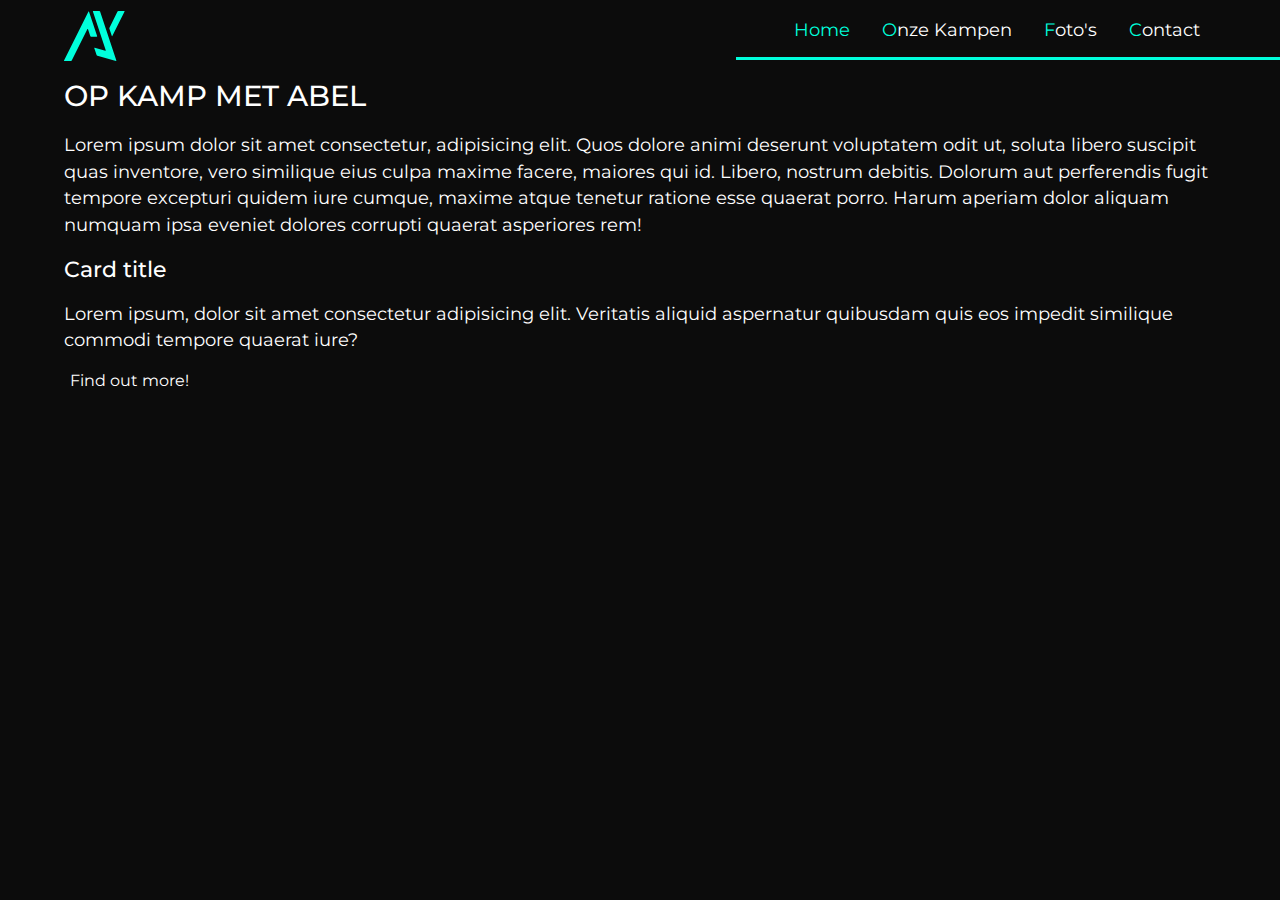
==== index.html @ 1b2af3c1 "initial" ====
<!DOCTYPE html>
<html lang="en">
  <head>
    <meta charset="UTF-8" />
    <meta name="viewport" content="width=device-width, initial-scale=1.0" />
    <title>Home - Abel</title>
    <link rel="stylesheet" href="/assets/css/main.css" />
    <link rel="stylesheet" href="/assets/css/5-pages/home.css" />
    <script src="/assets/js/main.js" defer></script>
  </head>
  <body>
    <header>
      <div class="wrapper">
        <div class="logo">
          <svg xmlns="http://www.w3.org/2000/svg" viewBox="0 0 50.606 41.772">
            <g id="g896" transform="translate(-44.542 -80.408)">
              <g id="g866" transform="translate(44.542 80.408)">
                <path id="path4" d="M19.176,92.289l13.118-26.25a.219.219,0,0,1,.4.029l1.951,5.855a.734.734,0,0,0,.7.5H40a.381.381,0,0,0,.362-.5l-6.806-20.43a.219.219,0,0,0-.4-.029L12.749,92.29a.327.327,0,0,0,.293.473H18.41a.856.856,0,0,0,.765-.473Z" transform="translate(-12.715 -50.991)" />
                <path id="path849" d="M332.72,48.957,322.482,69.444a.219.219,0,0,1-.4-.029l-2.022-6.069a1.278,1.278,0,0,1,.069-.975l6.7-13.414a.856.856,0,0,1,.765-.473h4.833a.327.327,0,0,1,.292.473Z" transform="translate(-282.149 -48.483)" />
                <path id="path6" d="M227.715,90.141l-15.474-4.218a.988.988,0,0,1-.677-.641l-1.915-5.748a.284.284,0,0,1,.343-.364l8.868,2.4a.284.284,0,0,0,.343-.364L208.47,48.986a.381.381,0,0,1,.362-.5h4.94a.734.734,0,0,1,.7.5l13.59,40.792a.283.283,0,0,1-.343.363Z" transform="translate(-184.345 -48.484)" />
              </g>
            </g>
          </svg>
        </div>
        <nav>
          <ul>
            <li><a href="/index.html" class="active">Home</a></li>
            <li><a href="/onzekampen.html">Onze Kampen</a></li>
            <li><a href="/fotos.html">Foto's</a></li>
            <li><a href="/contact.html">Contact</a></li>
          </ul>
        </nav>
      </div>
      <div class="hamburger mobile-visible">
        <svg id="Layer_1" style="enable-background: new 0 0 32 32" version="1.1" viewBox="0 0 32 32" xml:space="preserve" xmlns="http://www.w3.org/2000/svg" xmlns:xlink="http://www.w3.org/1999/xlink"><path d="M4,10h24c1.104,0,2-0.896,2-2s-0.896-2-2-2H4C2.896,6,2,6.896,2,8S2.896,10,4,10z M28,14H4c-1.104,0-2,0.896-2,2  s0.896,2,2,2h24c1.104,0,2-0.896,2-2S29.104,14,28,14z M28,22H4c-1.104,0-2,0.896-2,2s0.896,2,2,2h24c1.104,0,2-0.896,2-2  S29.104,22,28,22z" /></svg>
      </div>
    </header>
    <main>
      <div class="wrapper">
        <div class="welcome">
          <h1>Op kamp met Abel</h1>
          <p>Lorem ipsum dolor sit amet consectetur, adipisicing elit. Quos dolore animi deserunt voluptatem odit ut, soluta libero suscipit quas inventore, vero similique eius culpa maxime facere, maiores qui id. Libero, nostrum debitis. Dolorum aut perferendis fugit tempore excepturi quidem iure cumque, maxime atque tenetur ratione esse quaerat porro. Harum aperiam dolor aliquam numquam ipsa eveniet dolores corrupti quaerat asperiores rem!</p>
        </div>
        <div class="cards">
          <div class="card">
            <div class="img"></div>
            <div class="text">
              <h2>Card title</h2>
              <p>Lorem ipsum, dolor sit amet consectetur adipisicing elit. Veritatis aliquid aspernatur quibusdam quis eos impedit similique commodi tempore quaerat iure?</p>
            </div>
            <div class="cta">
              <button>Find out more!</button>
            </div>
          </div>
        </div>
      </div>
    </main>
  </body>
</html>
---- assets/css/main.css ----
/*! normalize.css v8.0.1 | MIT License | github.com/necolas/normalize.css */
/* Document
   ========================================================================== */
/**
 * 1. Correct the line height in all browsers.
 * 2. Prevent adjustments of font size after orientation changes in iOS.
 */
@import url("https://fonts.googleapis.com/css2?family=Montserrat:ital,wght@0,100;0,200;0,300;0,400;0,500;0,600;0,700;0,800;0,900;1,100;1,200;1,300;1,400;1,500;1,600;1,700;1,800;1,900&display=swap");
@import url("https://fonts.googleapis.com/css2?family=Biryani:wght@200;300;400;600;700;800;900&display=swap");
@import url("https://fonts.googleapis.com/css2?family=Mitr:wght@200;300;400;500;600;700&display=swap");
html {
  line-height: 1.15;
  /* 1 */
  -webkit-text-size-adjust: 100%;
  /* 2 */
}

/* Sections
     ========================================================================== */
/**
   * Remove the margin in all browsers.
   */
body {
  margin: 0;
}

/**
   * Render the `main` element consistently in IE.
   */
main {
  display: block;
}

/**
   * Correct the font size and margin on `h1` elements within `section` and
   * `article` contexts in Chrome, Firefox, and Safari.
   */
h1 {
  font-size: 2em;
  margin: 0.67em 0;
}

/* Grouping content
     ========================================================================== */
/**
   * 1. Add the correct box sizing in Firefox.
   * 2. Show the overflow in Edge and IE.
   */
hr {
  box-sizing: content-box;
  /* 1 */
  height: 0;
  /* 1 */
  overflow: visible;
  /* 2 */
}

/**
   * 1. Correct the inheritance and scaling of font size in all browsers.
   * 2. Correct the odd `em` font sizing in all browsers.
   */
pre {
  font-family: monospace, monospace;
  /* 1 */
  font-size: 1em;
  /* 2 */
}

/* Text-level semantics
     ========================================================================== */
/**
   * Remove the gray background on active links in IE 10.
   */
a {
  background-color: transparent;
}

/**
   * 1. Remove the bottom border in Chrome 57-
   * 2. Add the correct text decoration in Chrome, Edge, IE, Opera, and Safari.
   */
abbr[title] {
  border-bottom: none;
  /* 1 */
  text-decoration: underline;
  /* 2 */
  text-decoration: underline dotted;
  /* 2 */
}

/**
   * Add the correct font weight in Chrome, Edge, and Safari.
   */
b,
strong {
  font-weight: bolder;
}

/**
   * 1. Correct the inheritance and scaling of font size in all browsers.
   * 2. Correct the odd `em` font sizing in all browsers.
   */
code,
kbd,
samp {
  font-family: monospace, monospace;
  /* 1 */
  font-size: 1em;
  /* 2 */
}

/**
   * Add the correct font size in all browsers.
   */
small {
  font-size: 80%;
}

/**
   * Prevent `sub` and `sup` elements from affecting the line height in
   * all browsers.
   */
sub,
sup {
  font-size: 75%;
  line-height: 0;
  position: relative;
  vertical-align: baseline;
}

sub {
  bottom: -0.25em;
}

sup {
  top: -0.5em;
}

/* Embedded content
     ========================================================================== */
/**
   * Remove the border on images inside links in IE 10.
   */
img {
  border-style: none;
}

/* Forms
     ========================================================================== */
/**
   * 1. Change the font styles in all browsers.
   * 2. Remove the margin in Firefox and Safari.
   */
button,
input,
optgroup,
select,
textarea {
  font-family: inherit;
  /* 1 */
  font-size: 100%;
  /* 1 */
  line-height: 1.15;
  /* 1 */
  margin: 0;
  /* 2 */
}

/**
   * Show the overflow in IE.
   * 1. Show the overflow in Edge.
   */
button,
input {
  /* 1 */
  overflow: visible;
}

/**
   * Remove the inheritance of text transform in Edge, Firefox, and IE.
   * 1. Remove the inheritance of text transform in Firefox.
   */
button,
select {
  /* 1 */
  text-transform: none;
}

/**
   * Correct the inability to style clickable types in iOS and Safari.
   */
button,
[type=button],
[type=reset],
[type=submit] {
  -webkit-appearance: button;
}

/**
   * Remove the inner border and padding in Firefox.
   */
button::-moz-focus-inner,
[type=button]::-moz-focus-inner,
[type=reset]::-moz-focus-inner,
[type=submit]::-moz-focus-inner {
  border-style: none;
  padding: 0;
}

/**
   * Restore the focus styles unset by the previous rule.
   */
button:-moz-focusring,
[type=button]:-moz-focusring,
[type=reset]:-moz-focusring,
[type=submit]:-moz-focusring {
  outline: 1px dotted ButtonText;
}

/**
   * Correct the padding in Firefox.
   */
fieldset {
  padding: 0.35em 0.75em 0.625em;
}

/**
   * 1. Correct the text wrapping in Edge and IE.
   * 2. Correct the color inheritance from `fieldset` elements in IE.
   * 3. Remove the padding so developers are not caught out when they zero out
   *    `fieldset` elements in all browsers.
   */
legend {
  box-sizing: border-box;
  /* 1 */
  color: inherit;
  /* 2 */
  display: table;
  /* 1 */
  max-width: 100%;
  /* 1 */
  padding: 0;
  /* 3 */
  white-space: normal;
  /* 1 */
}

/**
   * Add the correct vertical alignment in Chrome, Firefox, and Opera.
   */
progress {
  vertical-align: baseline;
}

/**
   * Remove the default vertical scrollbar in IE 10+.
   */
textarea {
  overflow: auto;
}

/**
   * 1. Add the correct box sizing in IE 10.
   * 2. Remove the padding in IE 10.
   */
[type=checkbox],
[type=radio] {
  box-sizing: border-box;
  /* 1 */
  padding: 0;
  /* 2 */
}

/**
   * Correct the cursor style of increment and decrement buttons in Chrome.
   */
[type=number]::-webkit-inner-spin-button,
[type=number]::-webkit-outer-spin-button {
  height: auto;
}

/**
   * 1. Correct the odd appearance in Chrome and Safari.
   * 2. Correct the outline style in Safari.
   */
[type=search] {
  -webkit-appearance: textfield;
  /* 1 */
  outline-offset: -2px;
  /* 2 */
}

/**
   * Remove the inner padding in Chrome and Safari on macOS.
   */
[type=search]::-webkit-search-decoration {
  -webkit-appearance: none;
}

/**
   * 1. Correct the inability to style clickable types in iOS and Safari.
   * 2. Change font properties to `inherit` in Safari.
   */
::-webkit-file-upload-button {
  -webkit-appearance: button;
  /* 1 */
  font: inherit;
  /* 2 */
}

/* Interactive
     ========================================================================== */
/*
   * Add the correct display in Edge, IE 10+, and Firefox.
   */
details {
  display: block;
}

/*
   * Add the correct display in all browsers.
   */
summary {
  display: list-item;
}

/* Misc
     ========================================================================== */
/**
   * Add the correct display in IE 10+.
   */
template {
  display: none;
}

/**
   * Add the correct display in IE 10.
   */
[hidden] {
  display: none;
}

/*
 *  button-default
 */
button {
  display: inline-block;
  background: transparent;
  border: none;
  cursor: pointer;
  transition: all 0.3s ease-in;
}
button:focus {
  box-shadow: 0 0 0 0.2rem black;
  border: 0;
  outline: 0;
}
button:-moz-focus-inner {
  box-shadow: 0 0 0 0.2rem black;
  border: 0;
  outline: 0;
}

/*
 * first-letter caps
 */
::first-letter {
  text-transform: uppercase;
}

/*
 *  list reset
 */
/*
 *  flexbox
 */
/*
 *  position
 */
/*
  * Mobile first mq
  *
  * s: mobile
  * m: tablet
  * l: phablet
  * xl: desktop
  * xxl: desktop hd
  */
.mobile-visible {
  display: block;
}
@media (min-width: 1000px) {
  .mobile-visible {
    display: none;
  }
}

.desktop-visible {
  display: none;
}
@media (min-width: 1000px) {
  .desktop-visible {
    display: block;
  }
}

.wrapper {
  width: 90%;
  margin: 0 auto;
}
@media (min-width: 2500px) {
  .wrapper {
    width: 1780px;
  }
}

:root {
  --clr-neutral-100: #fff;
  --clr-neutral-200: #f6f6f6;
  --clr-neutral-300: #e5e5e5;
  --clr-neutral-500: #2b2b2b;
  --clr-neutral-600: #0f0f0f;
  --clr-neutral-700: #0c0c0c;
  --clr-neutral-800: #050505;
  --clr-neutral-900: #000;
  --clr-highlight-500: #00ffdc;
  --clr-highlight-700: #03b89f;
  --clr-feedback-success-100: #00de3b;
  --clr-feedback-success-500: #00780e;
  --clr-feedback-success-900: #004f15;
  --clr-feedback-error-100: #de0000;
  --clr-feedback-error-500: #780000;
  --clr-feedback-error-900: #4f0000;
}

*,
*::before,
*::after {
  box-sizing: border-box;
}

* {
  font-size: 1rem;
  font-family: "Montserrat", sans-serif;
  color: var(--clr-neutral-100);
}

html {
  scrollbar-color: #666 #201c29;
}

html,
body {
  scroll-behavior: smooth;
  min-height: 100vh;
  scroll-behavior: smooth;
  background-color: var(--clr-neutral-700);
}

main {
  position: relative;
}

h1 {
  font-weight: 500;
  font-size: 1.8rem;
  text-transform: uppercase;
  margin-bottom: 1.25rem;
}

h2,
h3,
h4,
h5,
h6 {
  font-size: 1.4rem;
}

h2 {
  font-weight: 500;
}

h5,
h6 {
  margin: 0;
}

h5 {
  margin-bottom: 0.3rem;
}

h6 {
  margin-top: 0.5rem;
}

p,
li {
  font-size: 1rem;
  line-height: 1.5;
  font-family: "Montserrat", sans-serif;
}

@media (min-width: 400px) {
  p {
    font-size: 1.1rem;
  }
}

header {
  background-color: var(--clr-neutral-700);
  position: relative;
}
@media (min-width: 1000px) {
  header::after {
    content: "";
    position: absolute;
    right: 0;
    bottom: 0;
    width: 34rem;
    height: 0.2rem;
    background-color: var(--clr-highlight-500);
  }
}
header .hamburger {
  position: absolute;
  top: 1rem;
  right: 10%;
}
header .hamburger svg {
  height: 2rem;
  fill: var(--clr-neutral-100);
}
header > div {
  display: flex;
  justify-content: center;
  align-items: center;
  flex-direction: column;
}
@media (min-width: 1000px) {
  header > div {
    flex-direction: row;
    height: 3.75rem;
  }
}
header > div .logo {
  fill: var(--clr-highlight-500);
  width: 4rem;
  padding-top: 1rem;
}
header > div nav {
  width: 100%;
  display: none;
}
@media (min-width: 1000px) {
  header > div nav {
    display: block;
  }
}
header > div nav.nav_open {
  display: block;
}
header > div nav ul {
  padding: 0;
}
@media (min-width: 1000px) {
  header > div nav ul {
    display: flex;
    justify-content: flex-end;
    align-items: center;
    flex-direction: row;
  }
}
header > div nav ul li {
  list-style: none;
}
header > div nav ul li a {
  display: block;
  font-size: 1.1rem;
  padding: 1.93rem 0;
  text-align: center;
  text-decoration: none;
  color: var(--clr-neutral-100);
  transition: 500ms all ease-in-out;
}
header > div nav ul li a::first-letter {
  color: var(--clr-highlight-500);
}
header > div nav ul li a:hover, header > div nav ul li a:focus-visible, header > div nav ul li a.active {
  color: var(--clr-highlight-500);
}
header > div nav ul li a:hover, header > div nav ul li a:focus-visible {
  outline: var(--clr-highlight-500) solid 0.0625rem;
}
@media (min-width: 1000px) {
  header > div nav ul li a {
    padding: 0 1rem;
  }
}

/*# sourceMappingURL=main.css.map */
---- assets/css/5-pages/home.css ----
/*# sourceMappingURL=home.css.map */
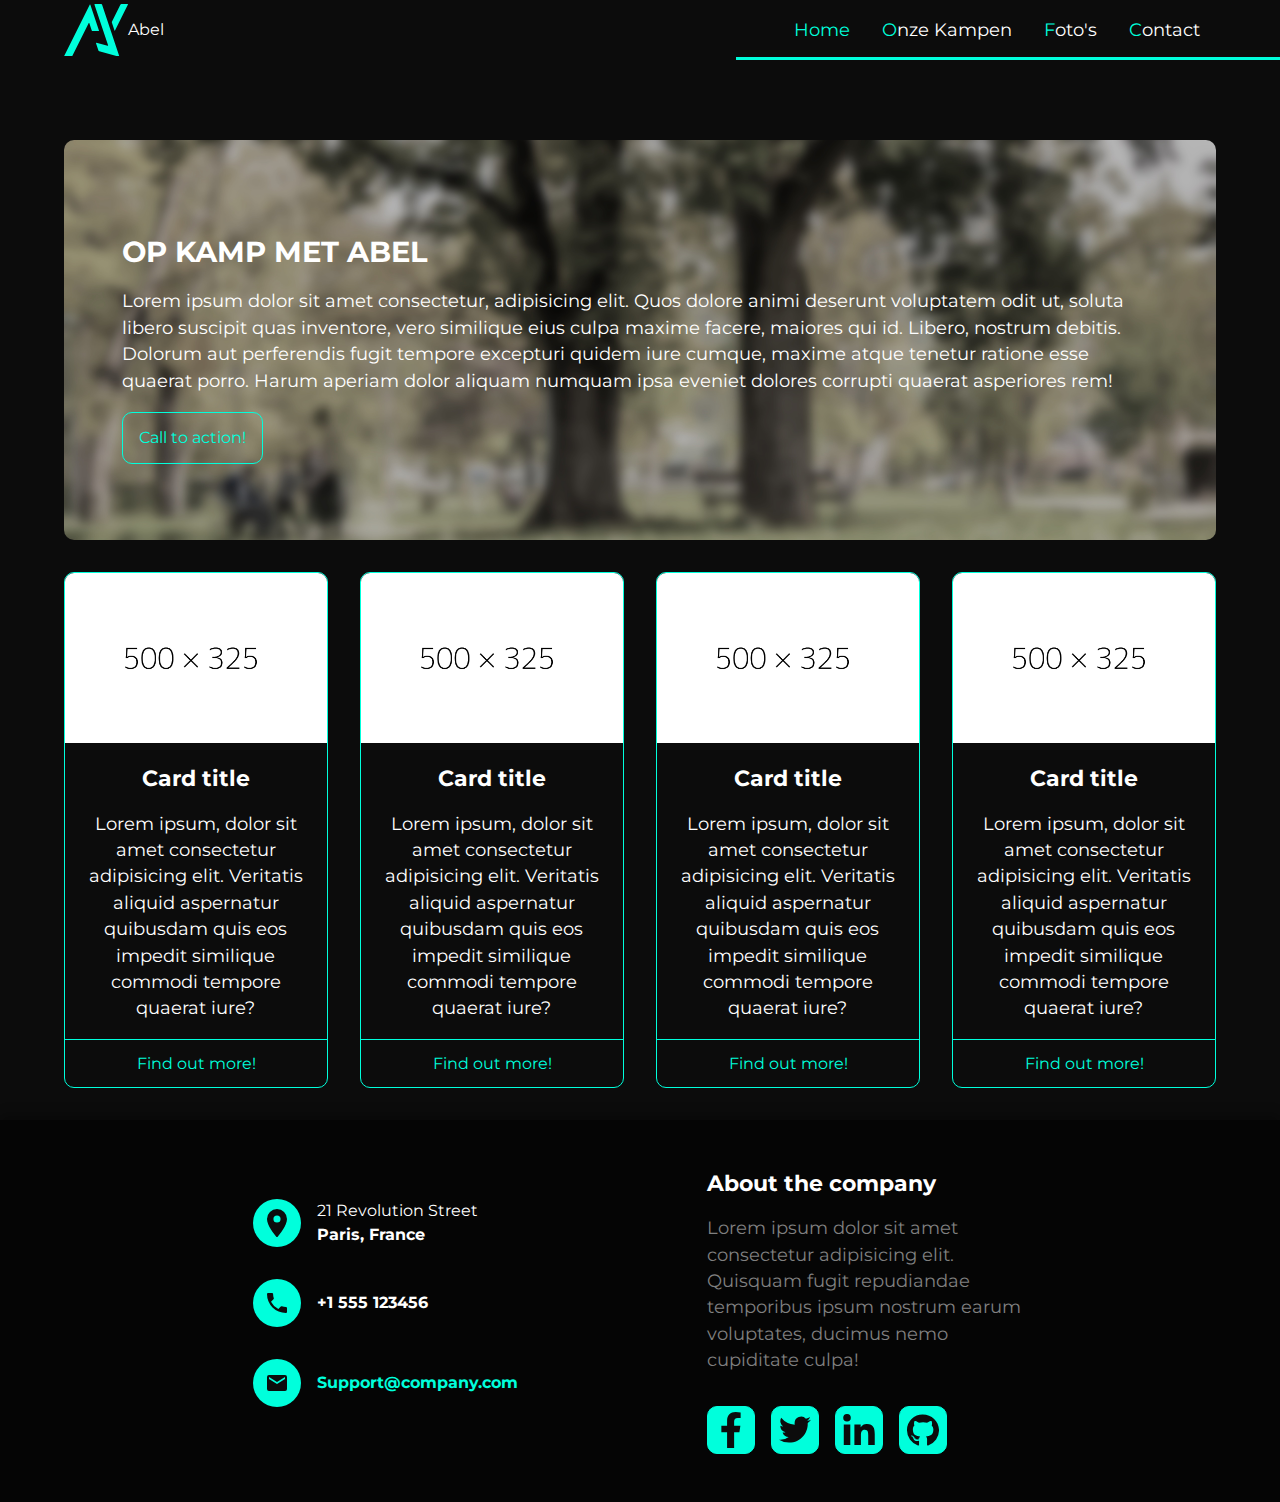
==== commit c3080fe5: "added footer, changed header, worked on home" ====
--- a/index.html
+++ b/index.html
@@ -21,6 +21,7 @@
               </g>
             </g>
           </svg>
+          <span>Abel</span>
         </div>
         <nav>
           <ul>
@@ -38,22 +39,146 @@
     <main>
       <div class="wrapper">
         <div class="welcome">
-          <h1>Op kamp met Abel</h1>
-          <p>Lorem ipsum dolor sit amet consectetur, adipisicing elit. Quos dolore animi deserunt voluptatem odit ut, soluta libero suscipit quas inventore, vero similique eius culpa maxime facere, maiores qui id. Libero, nostrum debitis. Dolorum aut perferendis fugit tempore excepturi quidem iure cumque, maxime atque tenetur ratione esse quaerat porro. Harum aperiam dolor aliquam numquam ipsa eveniet dolores corrupti quaerat asperiores rem!</p>
+          <div class="wrapper">
+            <h1>Op kamp met Abel</h1>
+            <p>Lorem ipsum dolor sit amet consectetur, adipisicing elit. Quos dolore animi deserunt voluptatem odit ut, soluta libero suscipit quas inventore, vero similique eius culpa maxime facere, maiores qui id. Libero, nostrum debitis. Dolorum aut perferendis fugit tempore excepturi quidem iure cumque, maxime atque tenetur ratione esse quaerat porro. Harum aperiam dolor aliquam numquam ipsa eveniet dolores corrupti quaerat asperiores rem!</p>
+            <button class="btn btn_primary">Call to action!</button>
+          </div>
         </div>
         <div class="cards">
           <div class="card">
-            <div class="img"></div>
-            <div class="text">
+            <div class="img">
+              <img src="./assets/img/home_img.png" alt="Placeholder image" />
+            </div>
+            <div class="text wrapper">
               <h2>Card title</h2>
               <p>Lorem ipsum, dolor sit amet consectetur adipisicing elit. Veritatis aliquid aspernatur quibusdam quis eos impedit similique commodi tempore quaerat iure?</p>
             </div>
             <div class="cta">
-              <button>Find out more!</button>
+              <button class="btn btn_secondary">Find out more!</button>
+            </div>
+          </div>
+          <div class="card">
+            <div class="img">
+              <img src="./assets/img/home_img.png" alt="Placeholder image" />
+            </div>
+            <div class="text wrapper">
+              <h2>Card title</h2>
+              <p>Lorem ipsum, dolor sit amet consectetur adipisicing elit. Veritatis aliquid aspernatur quibusdam quis eos impedit similique commodi tempore quaerat iure?</p>
+            </div>
+            <div class="cta">
+              <button class="btn btn_secondary">Find out more!</button>
+            </div>
+          </div>
+          <div class="card">
+            <div class="img">
+              <img src="./assets/img/home_img.png" alt="Placeholder image" />
+            </div>
+            <div class="text wrapper">
+              <h2>Card title</h2>
+              <p>Lorem ipsum, dolor sit amet consectetur adipisicing elit. Veritatis aliquid aspernatur quibusdam quis eos impedit similique commodi tempore quaerat iure?</p>
+            </div>
+            <div class="cta">
+              <button class="btn btn_secondary">Find out more!</button>
+            </div>
+          </div>
+          <div class="card">
+            <div class="img">
+              <img src="./assets/img/home_img.png" alt="Placeholder image" />
+            </div>
+            <div class="text wrapper">
+              <h2>Card title</h2>
+              <p>Lorem ipsum, dolor sit amet consectetur adipisicing elit. Veritatis aliquid aspernatur quibusdam quis eos impedit similique commodi tempore quaerat iure?</p>
+            </div>
+            <div class="cta">
+              <button class="btn btn_secondary">Find out more!</button>
             </div>
           </div>
         </div>
       </div>
     </main>
+    <footer>
+      <div class="wrapper">
+        <div class="contact">
+          <ul>
+            <li>
+              <span class="icon"
+                ><svg xmlns="http://www.w3.org/2000/svg" width="20" height="28.571" viewBox="0 0 20 28.571">
+                  <path id="Icon_material-location-on" data-name="Icon material-location-on" d="M17.5,3a9.993,9.993,0,0,0-10,10c0,7.5,10,18.571,10,18.571S27.5,20.5,27.5,13A9.993,9.993,0,0,0,17.5,3Zm0,13.571A3.571,3.571,0,1,1,21.071,13,3.573,3.573,0,0,1,17.5,16.571Z" transform="translate(-7.5 -3)" />
+                </svg>
+              </span>
+              <span class="text">
+                21 Revolution Street <br />
+                <span class="bold">Paris, France</span>
+              </span>
+            </li>
+            <li>
+              <span class="icon"
+                ><svg xmlns="http://www.w3.org/2000/svg" width="20" height="20" viewBox="0 0 20 20">
+                  <path id="Icon_material-phone" data-name="Icon material-phone" d="M8.522,13.156a16.832,16.832,0,0,0,7.322,7.322l2.444-2.444a1.1,1.1,0,0,1,1.133-.267,12.674,12.674,0,0,0,3.967.633A1.114,1.114,0,0,1,24.5,19.511v3.878A1.114,1.114,0,0,1,23.389,24.5,18.887,18.887,0,0,1,4.5,5.611,1.114,1.114,0,0,1,5.611,4.5H9.5a1.114,1.114,0,0,1,1.111,1.111,12.623,12.623,0,0,0,.633,3.967,1.115,1.115,0,0,1-.278,1.133L8.522,13.156Z" transform="translate(-4.5 -4.5)" />
+                </svg>
+              </span>
+              <span class="bold"> +1 555 123456 </span>
+            </li>
+            <li>
+              <span class="icon"
+                ><svg xmlns="http://www.w3.org/2000/svg" width="20" height="16" viewBox="0 0 20 16">
+                  <path id="Icon_material-email" data-name="Icon material-email" d="M21,6H5A2,2,0,0,0,3.01,8L3,20a2.006,2.006,0,0,0,2,2H21a2.006,2.006,0,0,0,2-2V8A2.006,2.006,0,0,0,21,6Zm0,4-8,5L5,10V8l8,5,8-5Z" transform="translate(-3 -6)" />
+                </svg>
+              </span>
+              <a class="bold mail" href="mailto:support@company.com">support@company.com</a>
+            </li>
+          </ul>
+        </div>
+        <div class="about">
+          <section class="info">
+            <h2>About the company</h2>
+            <p>Lorem ipsum dolor sit amet consectetur adipisicing elit. Quisquam fugit repudiandae temporibus ipsum nostrum earum voluptates, ducimus nemo cupiditate culpa!</p>
+          </section>
+          <section class="socialmedia">
+            <ul>
+              <li>
+                <a href="#">
+                  <svg xmlns="http://www.w3.org/2000/svg" width="19.281" height="36" viewBox="0 0 19.281 36">
+                    <path id="Icon_awesome-facebook-f" data-name="Icon awesome-facebook-f" d="M19.627,20.25l1-6.515H14.375V9.507c0-1.782.873-3.52,3.673-3.52h2.842V.44A34.658,34.658,0,0,0,15.846,0C10.7,0,7.332,3.12,7.332,8.769v4.965H1.609V20.25H7.332V36h7.043V20.25Z" transform="translate(-1.609)" />
+                  </svg>
+                </a>
+              </li>
+              <li>
+                <a href="#">
+                  <svg xmlns="http://www.w3.org/2000/svg" width="36" height="29.239" viewBox="0 0 36 29.239">
+                    <path
+                      id="Icon_awesome-twitter"
+                      data-name="Icon awesome-twitter"
+                      d="M32.3,10.668c.023.32.023.64.023.959,0,9.754-7.424,20.992-20.992,20.992A20.85,20.85,0,0,1,0,29.307a15.263,15.263,0,0,0,1.782.091,14.776,14.776,0,0,0,9.16-3.152,7.391,7.391,0,0,1-6.9-5.117,9.3,9.3,0,0,0,1.393.114,7.8,7.8,0,0,0,1.942-.251,7.379,7.379,0,0,1-5.916-7.241V13.66A7.431,7.431,0,0,0,4.8,14.6,7.389,7.389,0,0,1,2.513,4.728a20.972,20.972,0,0,0,15.213,7.721,8.329,8.329,0,0,1-.183-1.69A7.385,7.385,0,0,1,30.312,5.711a14.526,14.526,0,0,0,4.683-1.782,7.358,7.358,0,0,1-3.244,4.066A14.791,14.791,0,0,0,36,6.853a15.86,15.86,0,0,1-3.7,3.815Z"
+                      transform="translate(0 -3.381)"
+                    />
+                  </svg>
+                </a>
+              </li>
+              <li>
+                <a href="#">
+                  <svg xmlns="http://www.w3.org/2000/svg" width="31.5" height="31.499" viewBox="0 0 31.5 31.499">
+                    <path id="Icon_awesome-linkedin-in" data-name="Icon awesome-linkedin-in" d="M7.051,31.5H.52V10.47H7.051ZM3.782,7.6A3.8,3.8,0,1,1,7.564,3.783,3.814,3.814,0,0,1,3.782,7.6ZM31.493,31.5H24.976V21.263c0-2.44-.049-5.569-3.4-5.569-3.4,0-3.916,2.651-3.916,5.393V31.5H11.142V10.47h6.263v2.869H17.5a6.862,6.862,0,0,1,6.179-3.4c6.609,0,7.824,4.352,7.824,10.005V31.5Z" transform="translate(0 -0.001)" />
+                  </svg>
+                </a>
+              </li>
+              <li>
+                <a href="#">
+                  <svg xmlns="http://www.w3.org/2000/svg" width="34.875" height="34.004" viewBox="0 0 34.875 34.004">
+                    <path
+                      id="Icon_awesome-github"
+                      data-name="Icon awesome-github"
+                      d="M11.665,27.942c0,.141-.162.253-.366.253-.232.021-.394-.091-.394-.253,0-.141.162-.253.366-.253C11.482,27.668,11.665,27.78,11.665,27.942Zm-2.187-.316c-.049.141.091.3.3.345a.33.33,0,0,0,.436-.141c.042-.141-.091-.3-.3-.366A.361.361,0,0,0,9.478,27.626Zm3.108-.12c-.2.049-.345.183-.323.345.021.141.2.232.415.183s.345-.183.323-.323S12.79,27.485,12.586,27.506ZM17.212.563A16.86,16.86,0,0,0,0,17.719,17.628,17.628,0,0,0,11.918,34.537c.9.162,1.216-.394,1.216-.851,0-.436-.021-2.841-.021-4.317,0,0-4.922,1.055-5.955-2.1,0,0-.8-2.046-1.955-2.573,0,0-1.61-1.1.113-1.083A3.711,3.711,0,0,1,8.03,25.432a3.717,3.717,0,0,0,5.126,1.47,3.908,3.908,0,0,1,1.125-2.37c-3.93-.436-7.9-1.005-7.9-7.77a5.329,5.329,0,0,1,1.659-4.141,6.643,6.643,0,0,1,.183-4.774c1.47-.457,4.852,1.9,4.852,1.9a16.611,16.611,0,0,1,8.831,0s3.382-2.363,4.852-1.9a6.64,6.64,0,0,1,.183,4.774,5.466,5.466,0,0,1,1.814,4.141c0,6.785-4.141,7.327-8.072,7.77a4.158,4.158,0,0,1,1.2,3.263c0,2.37-.021,5.3-.021,5.878,0,.457.323,1.013,1.216.851a17.466,17.466,0,0,0,11.8-16.8C34.875,7.966,26.965.563,17.212.563ZM6.834,24.813c-.091.07-.07.232.049.366.113.112.274.162.366.07.091-.07.07-.232-.049-.366C7.087,24.771,6.926,24.722,6.834,24.813Zm-.759-.57c-.049.091.021.2.162.274a.209.209,0,0,0,.3-.049c.049-.091-.021-.2-.162-.274C6.237,24.152,6.124,24.173,6.075,24.244Zm2.278,2.5c-.113.091-.07.3.091.436.162.162.366.183.457.07.091-.091.049-.3-.091-.436C8.655,26.655,8.445,26.634,8.353,26.747Zm-.8-1.034c-.113.07-.113.253,0,.415s.3.232.394.162a.321.321,0,0,0,0-.436C7.847,25.692,7.664,25.622,7.552,25.713Z"
+                      transform="translate(0 -0.563)"
+                    />
+                  </svg>
+                </a>
+              </li>
+            </ul>
+          </section>
+        </div>
+      </div>
+    </footer>
   </body>
 </html>
--- a/assets/css/main.css
+++ b/assets/css/main.css
@@ -348,17 +348,6 @@
   background: transparent;
   border: none;
   cursor: pointer;
-  transition: all 0.3s ease-in;
-}
-button:focus {
-  box-shadow: 0 0 0 0.2rem black;
-  border: 0;
-  outline: 0;
-}
-button:-moz-focus-inner {
-  box-shadow: 0 0 0 0.2rem black;
-  border: 0;
-  outline: 0;
 }
 
 /*
@@ -414,10 +403,15 @@
   }
 }
 
+.bold {
+  font-weight: bold;
+}
+
 :root {
   --clr-neutral-100: #fff;
   --clr-neutral-200: #f6f6f6;
   --clr-neutral-300: #e5e5e5;
+  --clr-neutral-400: #808080;
   --clr-neutral-500: #2b2b2b;
   --clr-neutral-600: #0f0f0f;
   --clr-neutral-700: #0c0c0c;
@@ -445,24 +439,20 @@
   color: var(--clr-neutral-100);
 }
 
-html {
-  scrollbar-color: #666 #201c29;
-}
-
 html,
 body {
   scroll-behavior: smooth;
   min-height: 100vh;
-  scroll-behavior: smooth;
   background-color: var(--clr-neutral-700);
 }
 
 main {
   position: relative;
+  margin-bottom: 2rem;
 }
 
 h1 {
-  font-weight: 500;
+  font-weight: 700;
   font-size: 1.8rem;
   text-transform: uppercase;
   margin-bottom: 1.25rem;
@@ -477,7 +467,7 @@
 }
 
 h2 {
-  font-weight: 500;
+  font-weight: 700;
 }
 
 h5,
@@ -507,8 +497,8 @@
 }
 
 header {
-  background-color: var(--clr-neutral-700);
   position: relative;
+  margin-bottom: 5rem;
 }
 @media (min-width: 1000px) {
   header::after {
@@ -535,6 +525,7 @@
   justify-content: center;
   align-items: center;
   flex-direction: column;
+  position: relative;
 }
 @media (min-width: 1000px) {
   header > div {
@@ -543,17 +534,29 @@
   }
 }
 header > div .logo {
+  display: flex;
+  justify-content: center;
+  align-items: center;
+  flex-direction: row;
+}
+header > div .logo svg {
   fill: var(--clr-highlight-500);
   width: 4rem;
-  padding-top: 1rem;
 }
 header > div nav {
+  background-color: var(--clr-neutral-700);
   width: 100%;
   display: none;
+  z-index: 10;
+  position: absolute;
+  top: 5.063rem;
+  right: 0;
 }
 @media (min-width: 1000px) {
   header > div nav {
     display: block;
+    position: initial;
+    z-index: 0;
   }
 }
 header > div nav.nav_open {
@@ -597,4 +600,130 @@
   }
 }
 
+.cards {
+  display: grid;
+  gap: 2rem;
+}
+.cards .card {
+  border: var(--clr-highlight-500) solid 0.063rem;
+  border-radius: 0.625rem;
+  overflow: hidden;
+}
+.cards .card .img img {
+  width: 100%;
+}
+.cards .card .text h2,
+.cards .card .text p {
+  text-align: center;
+}
+.cards .card .cta {
+  height: 3rem;
+  border-top: solid 0.063rem var(--clr-highlight-500);
+}
+
+.btn {
+  color: var(--clr-highlight-500);
+  border: solid 0.063rem var(--clr-highlight-500);
+  transition: 500ms all ease-in-out;
+}
+.btn:hover, .btn:focus-visible {
+  background-color: var(--clr-highlight-500);
+  color: var(--clr-neutral-700);
+}
+.btn_primary {
+  border-radius: 0.625rem;
+  padding: 1rem;
+}
+.btn_secondary {
+  width: 100%;
+  height: 100%;
+  border: none;
+}
+
+footer {
+  background-color: var(--clr-neutral-800);
+  -webkit-box-shadow: 0px -5px 11px 0px rgba(0, 0, 0, 0.3);
+  -moz-box-shadow: 0px -5px 11px 0px rgba(0, 0, 0, 0.3);
+  box-shadow: 0px -5px 11px 0px rgba(0, 0, 0, 0.3);
+  padding: 2rem 0;
+}
+footer > div {
+  display: flex;
+  justify-content: center;
+  align-items: center;
+  flex-direction: column;
+}
+@media (min-width: 1000px) {
+  footer > div {
+    display: flex;
+    justify-content: space-evenly;
+    align-items: center;
+    flex-direction: row;
+  }
+}
+footer .contact ul {
+  padding: 0;
+}
+footer .contact ul li {
+  display: flex;
+  justify-content: flex-start;
+  align-items: center;
+  flex-direction: row;
+  gap: 1rem;
+  margin-bottom: 2rem;
+}
+footer .contact ul li .icon {
+  display: block;
+  width: 3rem;
+  height: 3rem;
+  border-radius: 100%;
+  background-color: var(--clr-highlight-500);
+  display: flex;
+  justify-content: center;
+  align-items: center;
+  flex-direction: row;
+}
+footer .contact ul li .icon svg {
+  width: 2rem;
+  fill: var(--clr-neutral-700);
+}
+footer .contact ul li a.mail {
+  text-decoration: none;
+  color: var(--clr-highlight-500);
+}
+footer .about .info {
+  margin-bottom: 2rem;
+}
+footer .about .info p {
+  color: var(--clr-neutral-400);
+  width: 20rem;
+}
+footer .about .socialmedia ul {
+  display: flex;
+  justify-content: flex-start;
+  align-items: center;
+  flex-direction: row;
+  gap: 1rem;
+  padding: 0;
+}
+footer .about .socialmedia ul li {
+  list-style: none;
+}
+footer .about .socialmedia ul li a {
+  display: block;
+  width: 3rem;
+  height: 3rem;
+  border: solid 0.063rem var(--clr-highlight-500);
+  border-radius: 0.625rem;
+  background-color: var(--clr-highlight-500);
+  display: flex;
+  justify-content: center;
+  align-items: center;
+  flex-direction: row;
+}
+footer .about .socialmedia ul li a svg {
+  width: 2rem;
+  fill: var(--clr-neutral-700);
+}
+
 /*# sourceMappingURL=main.css.map */
--- a/assets/css/5-pages/home.css
+++ b/assets/css/5-pages/home.css
@@ -1,3 +1,45 @@
+/*
+  * Mobile first mq
+  *
+  * s: mobile
+  * m: tablet
+  * l: phablet
+  * xl: desktop
+  * xxl: desktop hd
+  */
+/*
+ *  flexbox
+ */
+.welcome {
+  height: 35rem;
+  margin-bottom: 2rem;
+  background: url("../../img/park.jpg");
+  background-size: cover;
+  background-position: center;
+  border-radius: 0.625rem;
+  display: flex;
+  justify-content: center;
+  align-items: center;
+  flex-direction: column;
+}
+@media (min-width: 1000px) {
+  .welcome {
+    height: 25rem;
+  }
+}
 
+.cards {
+  grid-template-columns: 1fr;
+}
+@media (min-width: 550px) {
+  .cards {
+    grid-template-columns: repeat(2, 1fr);
+  }
+}
+@media (min-width: 1000px) {
+  .cards {
+    grid-template-columns: repeat(4, 1fr);
+  }
+}
 
 /*# sourceMappingURL=home.css.map */
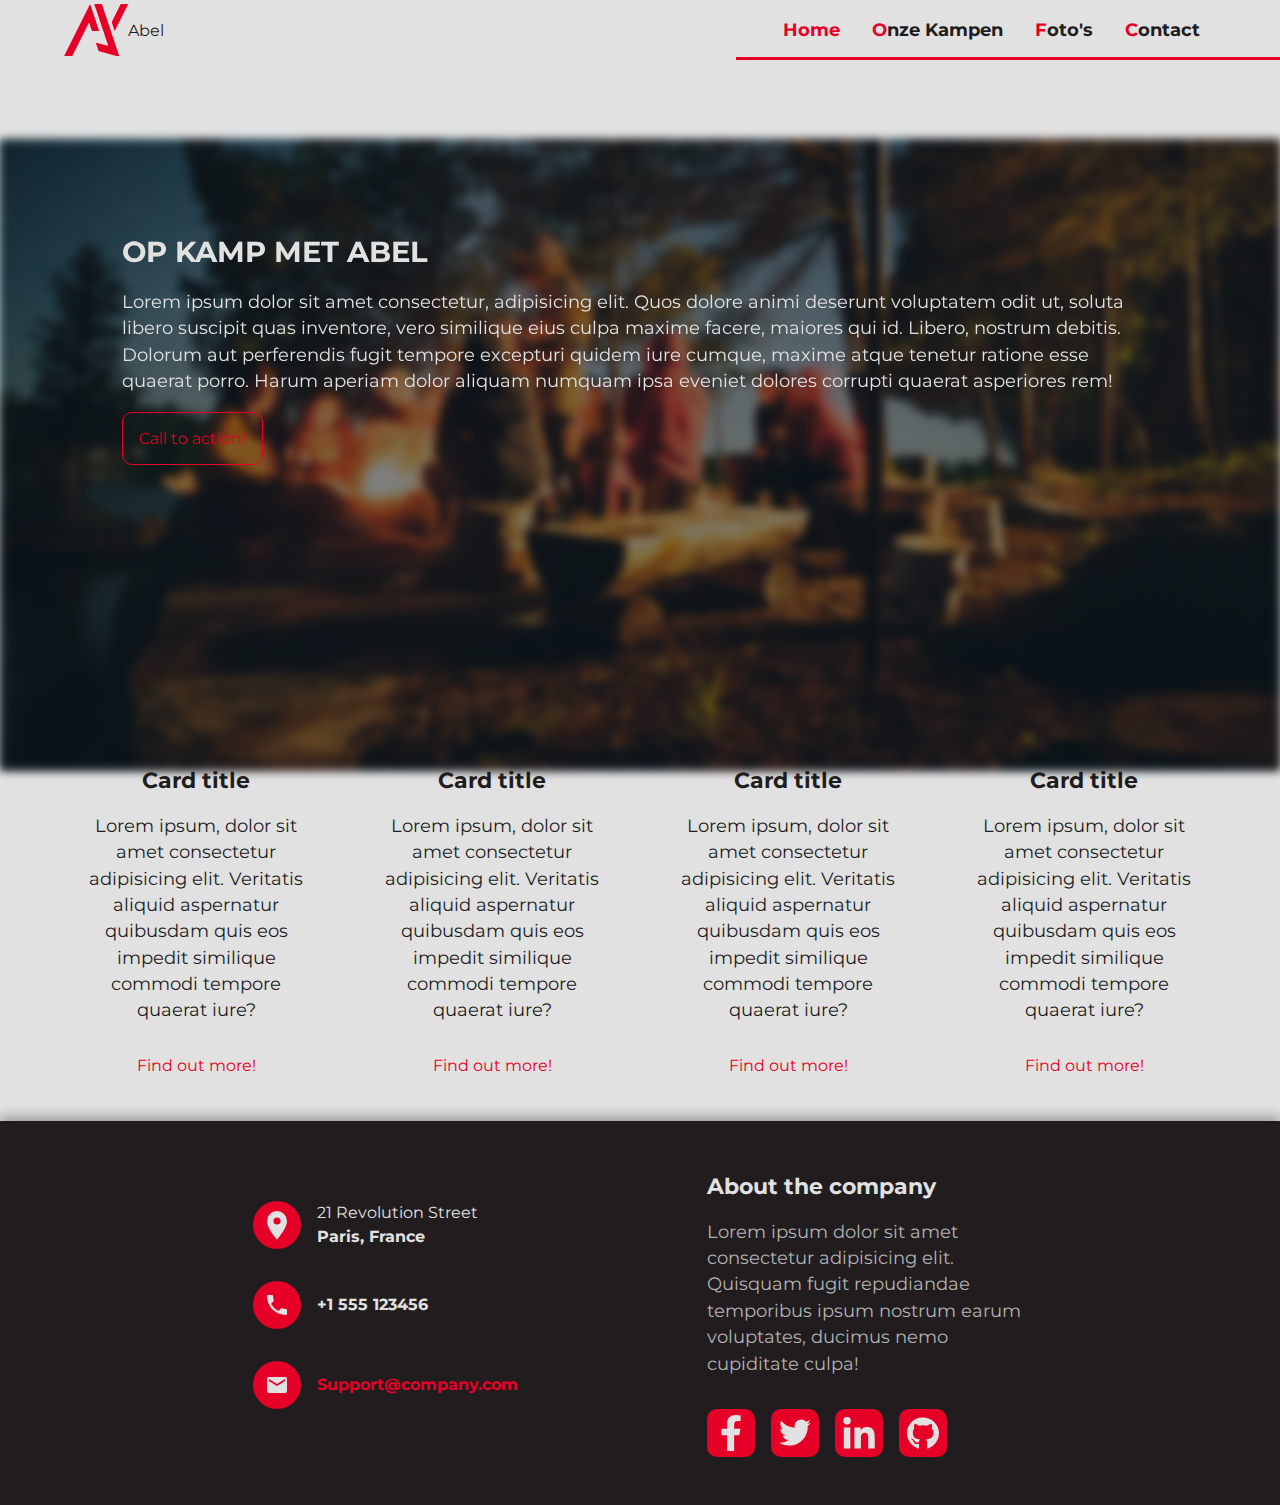
==== commit 26ea2a00: "new color scheme, update header, footer finished, rework home started" ====
--- a/index.html
+++ b/index.html
@@ -39,7 +39,7 @@
     <main>
       <div class="wrapper">
         <div class="welcome">
-          <div class="wrapper">
+          <div class="content wrapper">
             <h1>Op kamp met Abel</h1>
             <p>Lorem ipsum dolor sit amet consectetur, adipisicing elit. Quos dolore animi deserunt voluptatem odit ut, soluta libero suscipit quas inventore, vero similique eius culpa maxime facere, maiores qui id. Libero, nostrum debitis. Dolorum aut perferendis fugit tempore excepturi quidem iure cumque, maxime atque tenetur ratione esse quaerat porro. Harum aperiam dolor aliquam numquam ipsa eveniet dolores corrupti quaerat asperiores rem!</p>
             <button class="btn btn_primary">Call to action!</button>
--- a/assets/css/main.css
+++ b/assets/css/main.css
@@ -1,189 +1,8 @@
-/*! normalize.css v8.0.1 | MIT License | github.com/necolas/normalize.css */
-/* Document
-   ========================================================================== */
-/**
- * 1. Correct the line height in all browsers.
- * 2. Prevent adjustments of font size after orientation changes in iOS.
- */
 @import url("https://fonts.googleapis.com/css2?family=Montserrat:ital,wght@0,100;0,200;0,300;0,400;0,500;0,600;0,700;0,800;0,900;1,100;1,200;1,300;1,400;1,500;1,600;1,700;1,800;1,900&display=swap");
 @import url("https://fonts.googleapis.com/css2?family=Biryani:wght@200;300;400;600;700;800;900&display=swap");
 @import url("https://fonts.googleapis.com/css2?family=Mitr:wght@200;300;400;500;600;700&display=swap");
-html {
-  line-height: 1.15;
-  /* 1 */
-  -webkit-text-size-adjust: 100%;
-  /* 2 */
-}
-
-/* Sections
-     ========================================================================== */
-/**
-   * Remove the margin in all browsers.
-   */
 body {
   margin: 0;
-}
-
-/**
-   * Render the `main` element consistently in IE.
-   */
-main {
-  display: block;
-}
-
-/**
-   * Correct the font size and margin on `h1` elements within `section` and
-   * `article` contexts in Chrome, Firefox, and Safari.
-   */
-h1 {
-  font-size: 2em;
-  margin: 0.67em 0;
-}
-
-/* Grouping content
-     ========================================================================== */
-/**
-   * 1. Add the correct box sizing in Firefox.
-   * 2. Show the overflow in Edge and IE.
-   */
-hr {
-  box-sizing: content-box;
-  /* 1 */
-  height: 0;
-  /* 1 */
-  overflow: visible;
-  /* 2 */
-}
-
-/**
-   * 1. Correct the inheritance and scaling of font size in all browsers.
-   * 2. Correct the odd `em` font sizing in all browsers.
-   */
-pre {
-  font-family: monospace, monospace;
-  /* 1 */
-  font-size: 1em;
-  /* 2 */
-}
-
-/* Text-level semantics
-     ========================================================================== */
-/**
-   * Remove the gray background on active links in IE 10.
-   */
-a {
-  background-color: transparent;
-}
-
-/**
-   * 1. Remove the bottom border in Chrome 57-
-   * 2. Add the correct text decoration in Chrome, Edge, IE, Opera, and Safari.
-   */
-abbr[title] {
-  border-bottom: none;
-  /* 1 */
-  text-decoration: underline;
-  /* 2 */
-  text-decoration: underline dotted;
-  /* 2 */
-}
-
-/**
-   * Add the correct font weight in Chrome, Edge, and Safari.
-   */
-b,
-strong {
-  font-weight: bolder;
-}
-
-/**
-   * 1. Correct the inheritance and scaling of font size in all browsers.
-   * 2. Correct the odd `em` font sizing in all browsers.
-   */
-code,
-kbd,
-samp {
-  font-family: monospace, monospace;
-  /* 1 */
-  font-size: 1em;
-  /* 2 */
-}
-
-/**
-   * Add the correct font size in all browsers.
-   */
-small {
-  font-size: 80%;
-}
-
-/**
-   * Prevent `sub` and `sup` elements from affecting the line height in
-   * all browsers.
-   */
-sub,
-sup {
-  font-size: 75%;
-  line-height: 0;
-  position: relative;
-  vertical-align: baseline;
-}
-
-sub {
-  bottom: -0.25em;
-}
-
-sup {
-  top: -0.5em;
-}
-
-/* Embedded content
-     ========================================================================== */
-/**
-   * Remove the border on images inside links in IE 10.
-   */
-img {
-  border-style: none;
-}
-
-/* Forms
-     ========================================================================== */
-/**
-   * 1. Change the font styles in all browsers.
-   * 2. Remove the margin in Firefox and Safari.
-   */
-button,
-input,
-optgroup,
-select,
-textarea {
-  font-family: inherit;
-  /* 1 */
-  font-size: 100%;
-  /* 1 */
-  line-height: 1.15;
-  /* 1 */
-  margin: 0;
-  /* 2 */
-}
-
-/**
-   * Show the overflow in IE.
-   * 1. Show the overflow in Edge.
-   */
-button,
-input {
-  /* 1 */
-  overflow: visible;
-}
-
-/**
-   * Remove the inheritance of text transform in Edge, Firefox, and IE.
-   * 1. Remove the inheritance of text transform in Firefox.
-   */
-button,
-select {
-  /* 1 */
-  text-transform: none;
 }
 
 /**
@@ -197,147 +16,10 @@
 }
 
 /**
-   * Remove the inner border and padding in Firefox.
-   */
-button::-moz-focus-inner,
-[type=button]::-moz-focus-inner,
-[type=reset]::-moz-focus-inner,
-[type=submit]::-moz-focus-inner {
-  border-style: none;
-  padding: 0;
-}
-
-/**
-   * Restore the focus styles unset by the previous rule.
-   */
-button:-moz-focusring,
-[type=button]:-moz-focusring,
-[type=reset]:-moz-focusring,
-[type=submit]:-moz-focusring {
-  outline: 1px dotted ButtonText;
-}
-
-/**
-   * Correct the padding in Firefox.
-   */
-fieldset {
-  padding: 0.35em 0.75em 0.625em;
-}
-
-/**
-   * 1. Correct the text wrapping in Edge and IE.
-   * 2. Correct the color inheritance from `fieldset` elements in IE.
-   * 3. Remove the padding so developers are not caught out when they zero out
-   *    `fieldset` elements in all browsers.
-   */
-legend {
-  box-sizing: border-box;
-  /* 1 */
-  color: inherit;
-  /* 2 */
-  display: table;
-  /* 1 */
-  max-width: 100%;
-  /* 1 */
-  padding: 0;
-  /* 3 */
-  white-space: normal;
-  /* 1 */
-}
-
-/**
-   * Add the correct vertical alignment in Chrome, Firefox, and Opera.
-   */
-progress {
-  vertical-align: baseline;
-}
-
-/**
    * Remove the default vertical scrollbar in IE 10+.
    */
 textarea {
   overflow: auto;
-}
-
-/**
-   * 1. Add the correct box sizing in IE 10.
-   * 2. Remove the padding in IE 10.
-   */
-[type=checkbox],
-[type=radio] {
-  box-sizing: border-box;
-  /* 1 */
-  padding: 0;
-  /* 2 */
-}
-
-/**
-   * Correct the cursor style of increment and decrement buttons in Chrome.
-   */
-[type=number]::-webkit-inner-spin-button,
-[type=number]::-webkit-outer-spin-button {
-  height: auto;
-}
-
-/**
-   * 1. Correct the odd appearance in Chrome and Safari.
-   * 2. Correct the outline style in Safari.
-   */
-[type=search] {
-  -webkit-appearance: textfield;
-  /* 1 */
-  outline-offset: -2px;
-  /* 2 */
-}
-
-/**
-   * Remove the inner padding in Chrome and Safari on macOS.
-   */
-[type=search]::-webkit-search-decoration {
-  -webkit-appearance: none;
-}
-
-/**
-   * 1. Correct the inability to style clickable types in iOS and Safari.
-   * 2. Change font properties to `inherit` in Safari.
-   */
-::-webkit-file-upload-button {
-  -webkit-appearance: button;
-  /* 1 */
-  font: inherit;
-  /* 2 */
-}
-
-/* Interactive
-     ========================================================================== */
-/*
-   * Add the correct display in Edge, IE 10+, and Firefox.
-   */
-details {
-  display: block;
-}
-
-/*
-   * Add the correct display in all browsers.
-   */
-summary {
-  display: list-item;
-}
-
-/* Misc
-     ========================================================================== */
-/**
-   * Add the correct display in IE 10+.
-   */
-template {
-  display: none;
-}
-
-/**
-   * Add the correct display in IE 10.
-   */
-[hidden] {
-  display: none;
 }
 
 /*
@@ -408,17 +90,15 @@
 }
 
 :root {
-  --clr-neutral-100: #fff;
-  --clr-neutral-200: #f6f6f6;
-  --clr-neutral-300: #e5e5e5;
-  --clr-neutral-400: #808080;
-  --clr-neutral-500: #2b2b2b;
-  --clr-neutral-600: #0f0f0f;
-  --clr-neutral-700: #0c0c0c;
-  --clr-neutral-800: #050505;
-  --clr-neutral-900: #000;
-  --clr-highlight-500: #00ffdc;
-  --clr-highlight-700: #03b89f;
+  --clr-neutral-100: #e1e1e1;
+  --clr-neutral-200: #d9d9d9;
+  --clr-neutral-300: #d0d0d0;
+  --clr-neutral-400: #b3b2b2;
+  --clr-neutral-500: #817f80;
+  --clr-neutral-600: #514e4f;
+  --clr-neutral-700: #211d1e;
+  --clr-highlight-primary-500: #e60027;
+  --clr-highlight-secondary-500: #e60056;
   --clr-feedback-success-100: #00de3b;
   --clr-feedback-success-500: #00780e;
   --clr-feedback-success-900: #004f15;
@@ -436,14 +116,14 @@
 * {
   font-size: 1rem;
   font-family: "Montserrat", sans-serif;
-  color: var(--clr-neutral-100);
+  color: var(--clr-neutral-700);
 }
 
 html,
 body {
   scroll-behavior: smooth;
   min-height: 100vh;
-  background-color: var(--clr-neutral-700);
+  background-color: var(--clr-neutral-100);
 }
 
 main {
@@ -498,9 +178,13 @@
 
 header {
   position: relative;
+  padding-top: 1rem;
   margin-bottom: 5rem;
 }
 @media (min-width: 1000px) {
+  header {
+    padding-top: 0;
+  }
   header::after {
     content: "";
     position: absolute;
@@ -508,7 +192,7 @@
     bottom: 0;
     width: 34rem;
     height: 0.2rem;
-    background-color: var(--clr-highlight-500);
+    background-color: var(--clr-highlight-primary-500);
   }
 }
 header .hamburger {
@@ -518,7 +202,7 @@
 }
 header .hamburger svg {
   height: 2rem;
-  fill: var(--clr-neutral-100);
+  fill: var(--clr-neutral-700);
 }
 header > div {
   display: flex;
@@ -540,20 +224,20 @@
   flex-direction: row;
 }
 header > div .logo svg {
-  fill: var(--clr-highlight-500);
+  fill: var(--clr-highlight-primary-500);
   width: 4rem;
 }
 header > div nav {
-  background-color: var(--clr-neutral-700);
-  width: 100%;
+  background-color: var(--clr-neutral-100);
+  width: 100vw;
   display: none;
   z-index: 10;
   position: absolute;
   top: 5.063rem;
-  right: 0;
 }
 @media (min-width: 1000px) {
   header > div nav {
+    width: 100%;
     display: block;
     position: initial;
     z-index: 0;
@@ -582,17 +266,18 @@
   padding: 1.93rem 0;
   text-align: center;
   text-decoration: none;
-  color: var(--clr-neutral-100);
+  color: var(--clr-neutral-700);
   transition: 500ms all ease-in-out;
+  font-weight: bold;
 }
 header > div nav ul li a::first-letter {
-  color: var(--clr-highlight-500);
+  color: var(--clr-highlight-primary-500);
 }
 header > div nav ul li a:hover, header > div nav ul li a:focus-visible, header > div nav ul li a.active {
-  color: var(--clr-highlight-500);
+  color: var(--clr-highlight-primary-500);
 }
 header > div nav ul li a:hover, header > div nav ul li a:focus-visible {
-  outline: var(--clr-highlight-500) solid 0.0625rem;
+  outline: var(--clr-highlight-primary-500) solid 0.0625rem;
 }
 @media (min-width: 1000px) {
   header > div nav ul li a {
@@ -622,13 +307,13 @@
 }
 
 .btn {
-  color: var(--clr-highlight-500);
-  border: solid 0.063rem var(--clr-highlight-500);
+  color: var(--clr-highlight-primary-500);
+  border: solid 0.063rem var(--clr-highlight-primary-500);
   transition: 500ms all ease-in-out;
 }
 .btn:hover, .btn:focus-visible {
-  background-color: var(--clr-highlight-500);
-  color: var(--clr-neutral-700);
+  background-color: var(--clr-highlight-primary-500);
+  color: var(--clr-neutral-100);
 }
 .btn_primary {
   border-radius: 0.625rem;
@@ -641,7 +326,7 @@
 }
 
 footer {
-  background-color: var(--clr-neutral-800);
+  background-color: var(--clr-neutral-700);
   -webkit-box-shadow: 0px -5px 11px 0px rgba(0, 0, 0, 0.3);
   -moz-box-shadow: 0px -5px 11px 0px rgba(0, 0, 0, 0.3);
   box-shadow: 0px -5px 11px 0px rgba(0, 0, 0, 0.3);
@@ -671,13 +356,17 @@
   flex-direction: row;
   gap: 1rem;
   margin-bottom: 2rem;
+  color: var(--clr-neutral-100);
+}
+footer .contact ul li span {
+  color: var(--clr-neutral-100);
 }
 footer .contact ul li .icon {
   display: block;
   width: 3rem;
   height: 3rem;
   border-radius: 100%;
-  background-color: var(--clr-highlight-500);
+  background-color: var(--clr-highlight-primary-500);
   display: flex;
   justify-content: center;
   align-items: center;
@@ -685,14 +374,22 @@
 }
 footer .contact ul li .icon svg {
   width: 2rem;
-  fill: var(--clr-neutral-700);
+  fill: var(--clr-neutral-100);
 }
 footer .contact ul li a.mail {
   text-decoration: none;
-  color: var(--clr-highlight-500);
+  color: var(--clr-highlight-primary-500);
+  transition: all 500ms ease-in-out;
+}
+footer .contact ul li a.mail:hover, footer .contact ul li a.mail:focus-visible {
+  color: var(--clr-neutral-100);
+  border-bottom: solid 0.188rem var(--clr-highlight-primary-500);
 }
 footer .about .info {
   margin-bottom: 2rem;
+}
+footer .about .info h2 {
+  color: var(--clr-neutral-100);
 }
 footer .about .info p {
   color: var(--clr-neutral-400);
@@ -713,9 +410,10 @@
   display: block;
   width: 3rem;
   height: 3rem;
-  border: solid 0.063rem var(--clr-highlight-500);
+  color: var(--clr-neutral-100);
   border-radius: 0.625rem;
-  background-color: var(--clr-highlight-500);
+  background-color: var(--clr-highlight-primary-500);
+  transition: all 500ms ease-in-out;
   display: flex;
   justify-content: center;
   align-items: center;
@@ -723,7 +421,15 @@
 }
 footer .about .socialmedia ul li a svg {
   width: 2rem;
-  fill: var(--clr-neutral-700);
+  fill: var(--clr-neutral-100);
+  transition: all 500ms ease-in-out;
+}
+footer .about .socialmedia ul li a:hover, footer .about .socialmedia ul li a:focus-visible {
+  color: var(--clr-highlight-primary-500);
+  background-color: var(--clr-neutral-100);
+}
+footer .about .socialmedia ul li a:hover svg, footer .about .socialmedia ul li a:focus-visible svg {
+  fill: var(--clr-highlight-primary-500);
 }
 
 /*# sourceMappingURL=main.css.map */
--- a/assets/css/5-pages/home.css
+++ b/assets/css/5-pages/home.css
@@ -10,22 +10,51 @@
 /*
  *  flexbox
  */
+/*
+ *  position
+ */
 .welcome {
-  height: 35rem;
+  height: 70vh;
   margin-bottom: 2rem;
-  background: url("../../img/park.jpg");
-  background-size: cover;
-  background-position: center;
-  border-radius: 0.625rem;
   display: flex;
   justify-content: center;
   align-items: center;
   flex-direction: column;
 }
+.welcome::before {
+  content: "";
+  height: 70vh;
+  width: 100%;
+  background: url("../../img/home_hero.jpg");
+  background-size: cover;
+  background-position: center;
+  filter: blur(5px);
+  position: absolute;
+  top: 0;
+}
+.welcome::after {
+  content: "";
+  height: 70vh;
+  width: 100%;
+  background-color: rgba(0, 0, 0, 0.5);
+  filter: blur(5px);
+  position: absolute;
+  top: 0;
+}
 @media (min-width: 1000px) {
   .welcome {
+    border-radius: 0.625rem;
     height: 25rem;
   }
+}
+.welcome .content {
+  filter: blur(0);
+  position: relative;
+  z-index: 10;
+}
+.welcome .content h1,
+.welcome .content p {
+  color: var(--clr-neutral-100);
 }
 
 .cards {
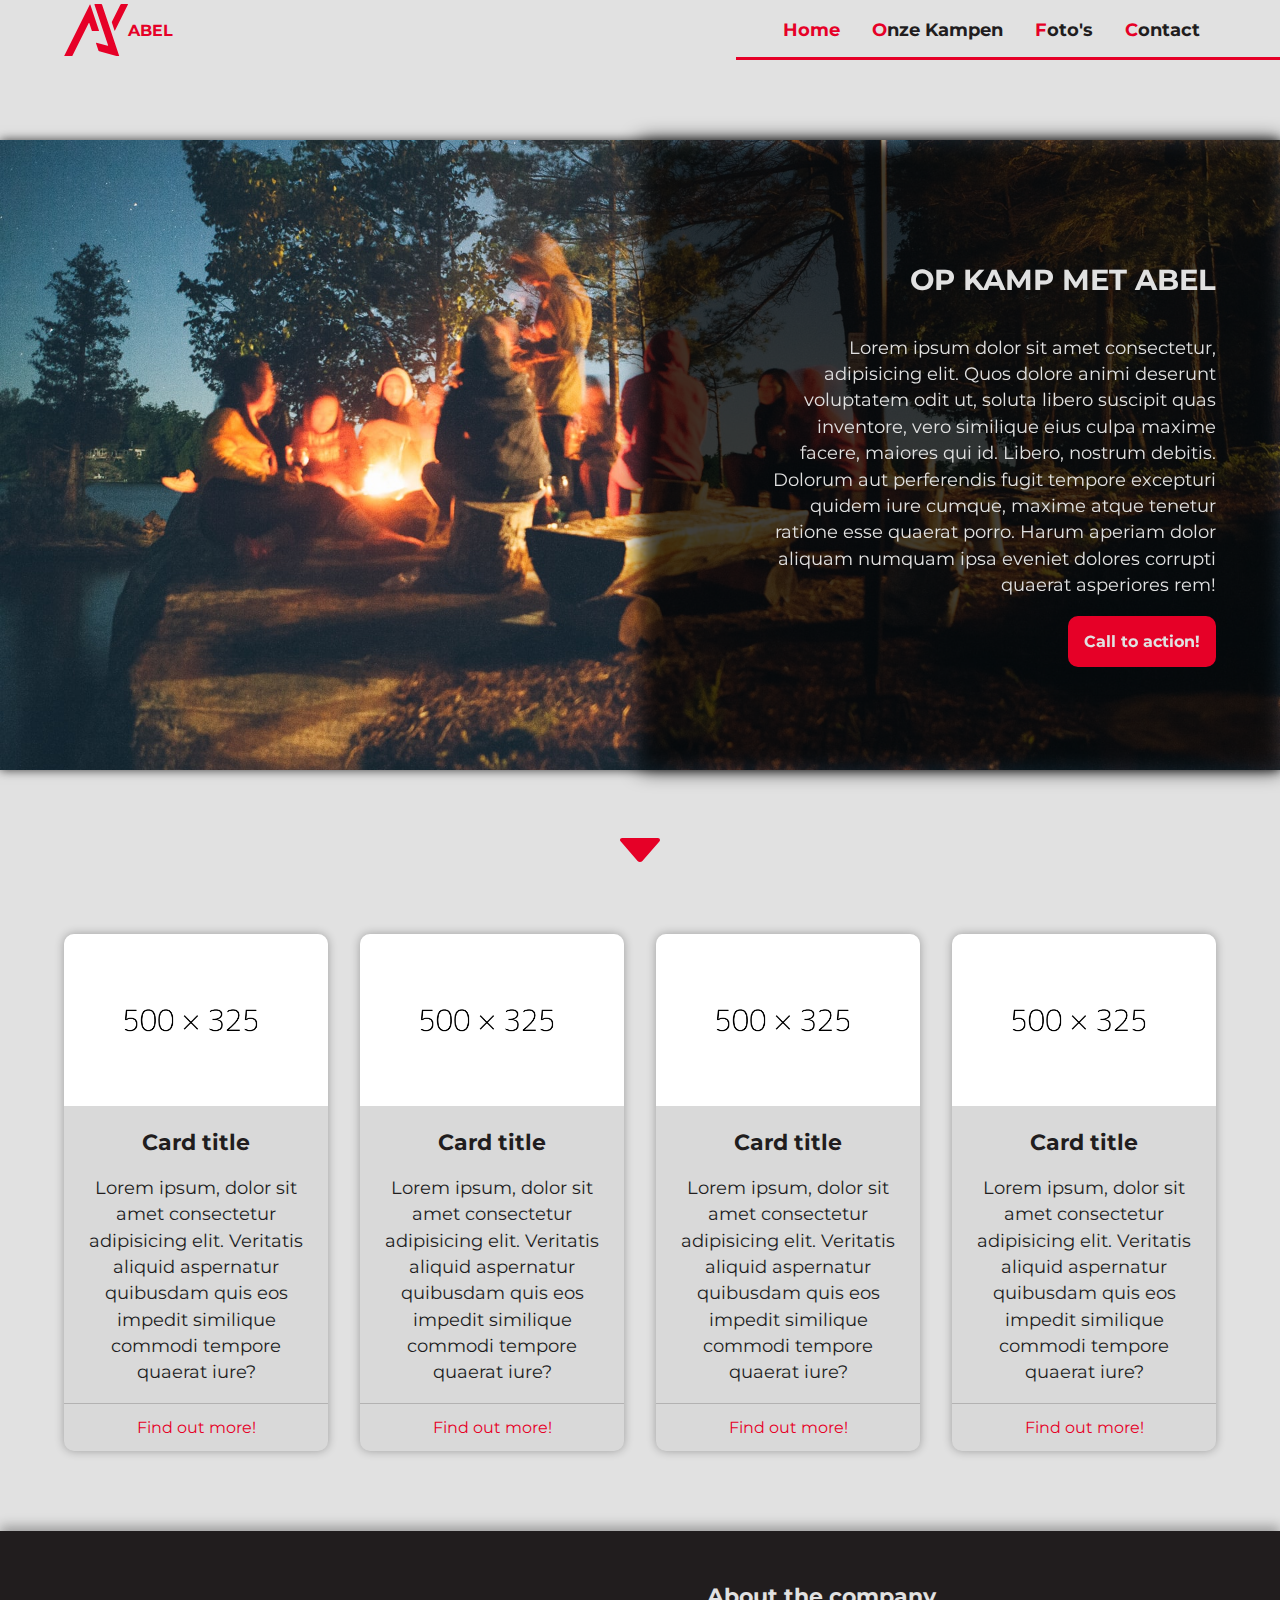
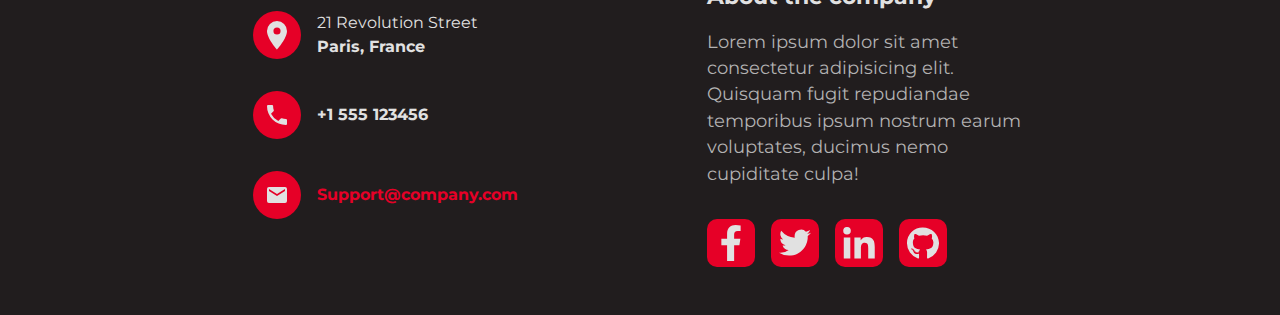
==== commit 0b2f598a: "header mostly finished, home close to finish" ====
--- a/index.html
+++ b/index.html
@@ -7,6 +7,7 @@
     <link rel="stylesheet" href="/assets/css/main.css" />
     <link rel="stylesheet" href="/assets/css/5-pages/home.css" />
     <script src="/assets/js/main.js" defer></script>
+    <script src="/assets/js/scrolltobottom.js" defer></script>
   </head>
   <body>
     <header>
@@ -39,13 +40,18 @@
     <main>
       <div class="wrapper">
         <div class="welcome">
-          <div class="content wrapper">
+          <div class="content">
             <h1>Op kamp met Abel</h1>
             <p>Lorem ipsum dolor sit amet consectetur, adipisicing elit. Quos dolore animi deserunt voluptatem odit ut, soluta libero suscipit quas inventore, vero similique eius culpa maxime facere, maiores qui id. Libero, nostrum debitis. Dolorum aut perferendis fugit tempore excepturi quidem iure cumque, maxime atque tenetur ratione esse quaerat porro. Harum aperiam dolor aliquam numquam ipsa eveniet dolores corrupti quaerat asperiores rem!</p>
             <button class="btn btn_primary">Call to action!</button>
           </div>
         </div>
-        <div class="cards">
+        <div class="divider">
+          <div class="icon scrollBTN">
+            <svg id="Layer_1" style="enable-background: new 0 0 512 512" version="1.1" viewBox="0 0 512 512" width="512px" xml:space="preserve" xmlns="http://www.w3.org/2000/svg" xmlns:xlink="http://www.w3.org/1999/xlink"><path d="M98.9,184.7l1.8,2.1l136,156.5c4.6,5.3,11.5,8.6,19.2,8.6c7.7,0,14.6-3.4,19.2-8.6L411,187.1l2.3-2.6  c1.7-2.5,2.7-5.5,2.7-8.7c0-8.7-7.4-15.8-16.6-15.8v0H112.6v0c-9.2,0-16.6,7.1-16.6,15.8C96,179.1,97.1,182.2,98.9,184.7z" /></svg>
+          </div>
+        </div>
+        <div class="cards" id="cards_stop_scroller">
           <div class="card">
             <div class="img">
               <img src="./assets/img/home_img.png" alt="Placeholder image" />
--- a/assets/css/main.css
+++ b/assets/css/main.css
@@ -128,7 +128,7 @@
 
 main {
   position: relative;
-  margin-bottom: 2rem;
+  margin-bottom: 5rem;
 }
 
 h1 {
@@ -227,11 +227,16 @@
   fill: var(--clr-highlight-primary-500);
   width: 4rem;
 }
+header > div .logo span {
+  text-transform: uppercase;
+  font-weight: bolder;
+  color: var(--clr-highlight-primary-500);
+}
 header > div nav {
   background-color: var(--clr-neutral-100);
   width: 100vw;
   display: none;
-  z-index: 10;
+  z-index: 50;
   position: absolute;
   top: 5.063rem;
 }
@@ -290,9 +295,13 @@
   gap: 2rem;
 }
 .cards .card {
-  border: var(--clr-highlight-500) solid 0.063rem;
   border-radius: 0.625rem;
   overflow: hidden;
+  background-color: var(--clr-neutral-200);
+  -webkit-box-shadow: 0px 0px 10px 0px rgba(0, 0, 0, 0.3);
+  -moz-box-shadow: 0px 0px 10px 0px rgba(0, 0, 0, 0.3);
+  box-shadow: 0px 0px 10px 0px rgba(0, 0, 0, 0.3);
+  transition: transform 500ms ease-in-out;
 }
 .cards .card .img img {
   width: 100%;
@@ -303,26 +312,43 @@
 }
 .cards .card .cta {
   height: 3rem;
-  border-top: solid 0.063rem var(--clr-highlight-500);
+  border-top: solid 0.063rem var(--clr-neutral-400);
+}
+.cards .card:hover, .cards .card:focus-visible {
+  transform: scale(105%);
 }
 
 .btn {
-  color: var(--clr-highlight-primary-500);
   border: solid 0.063rem var(--clr-highlight-primary-500);
   transition: 500ms all ease-in-out;
 }
-.btn:hover, .btn:focus-visible {
+.btn_primary {
   background-color: var(--clr-highlight-primary-500);
   color: var(--clr-neutral-100);
-}
-.btn_primary {
+  font-weight: bold;
+  border: none;
   border-radius: 0.625rem;
   padding: 1rem;
+  width: 100%;
+}
+.btn_primary:hover, .btn_primary:focus-visible {
+  background-color: var(--clr-neutral-100);
+  color: var(--clr-highlight-primary-500);
+}
+@media (min-width: 1000px) {
+  .btn_primary {
+    width: auto;
+  }
 }
 .btn_secondary {
+  color: var(--clr-highlight-primary-500);
   width: 100%;
   height: 100%;
   border: none;
+}
+.btn_secondary:hover, .btn_secondary:focus-visible {
+  background-color: var(--clr-highlight-primary-500);
+  color: var(--clr-neutral-100);
 }
 
 footer {
--- a/assets/css/5-pages/home.css
+++ b/assets/css/5-pages/home.css
@@ -15,7 +15,6 @@
  */
 .welcome {
   height: 70vh;
-  margin-bottom: 2rem;
   display: flex;
   justify-content: center;
   align-items: center;
@@ -43,8 +42,22 @@
 }
 @media (min-width: 1000px) {
   .welcome {
-    border-radius: 0.625rem;
-    height: 25rem;
+    display: flex;
+    justify-content: flex-end;
+    align-items: center;
+    flex-direction: column;
+  }
+  .welcome::before {
+    filter: blur(0);
+    -webkit-box-shadow: 0px 0px 10px 0px rgba(0, 0, 0, 0.75);
+    -moz-box-shadow: 0px 0px 10px 0px rgba(0, 0, 0, 0.75);
+    box-shadow: 0px 0px 10px 0px rgba(0, 0, 0, 0.75);
+  }
+  .welcome::after {
+    background-color: rgba(0, 0, 0, 0.75);
+    filter: blur(10px);
+    width: 50%;
+    right: 0;
   }
 }
 .welcome .content {
@@ -52,9 +65,36 @@
   position: relative;
   z-index: 10;
 }
+@media (min-width: 1000px) {
+  .welcome .content {
+    width: 40%;
+    height: 100%;
+    align-self: flex-end;
+    display: flex;
+    justify-content: center;
+    align-items: flex-end;
+    flex-direction: column;
+  }
+  .welcome .content * {
+    text-align: end;
+  }
+}
 .welcome .content h1,
 .welcome .content p {
   color: var(--clr-neutral-100);
+}
+
+.divider {
+  margin: 3rem 0;
+  display: flex;
+  justify-content: center;
+  align-items: center;
+  flex-direction: column;
+}
+.divider .icon svg {
+  width: 4rem;
+  fill: var(--clr-highlight-primary-500);
+  cursor: pointer;
 }
 
 .cards {
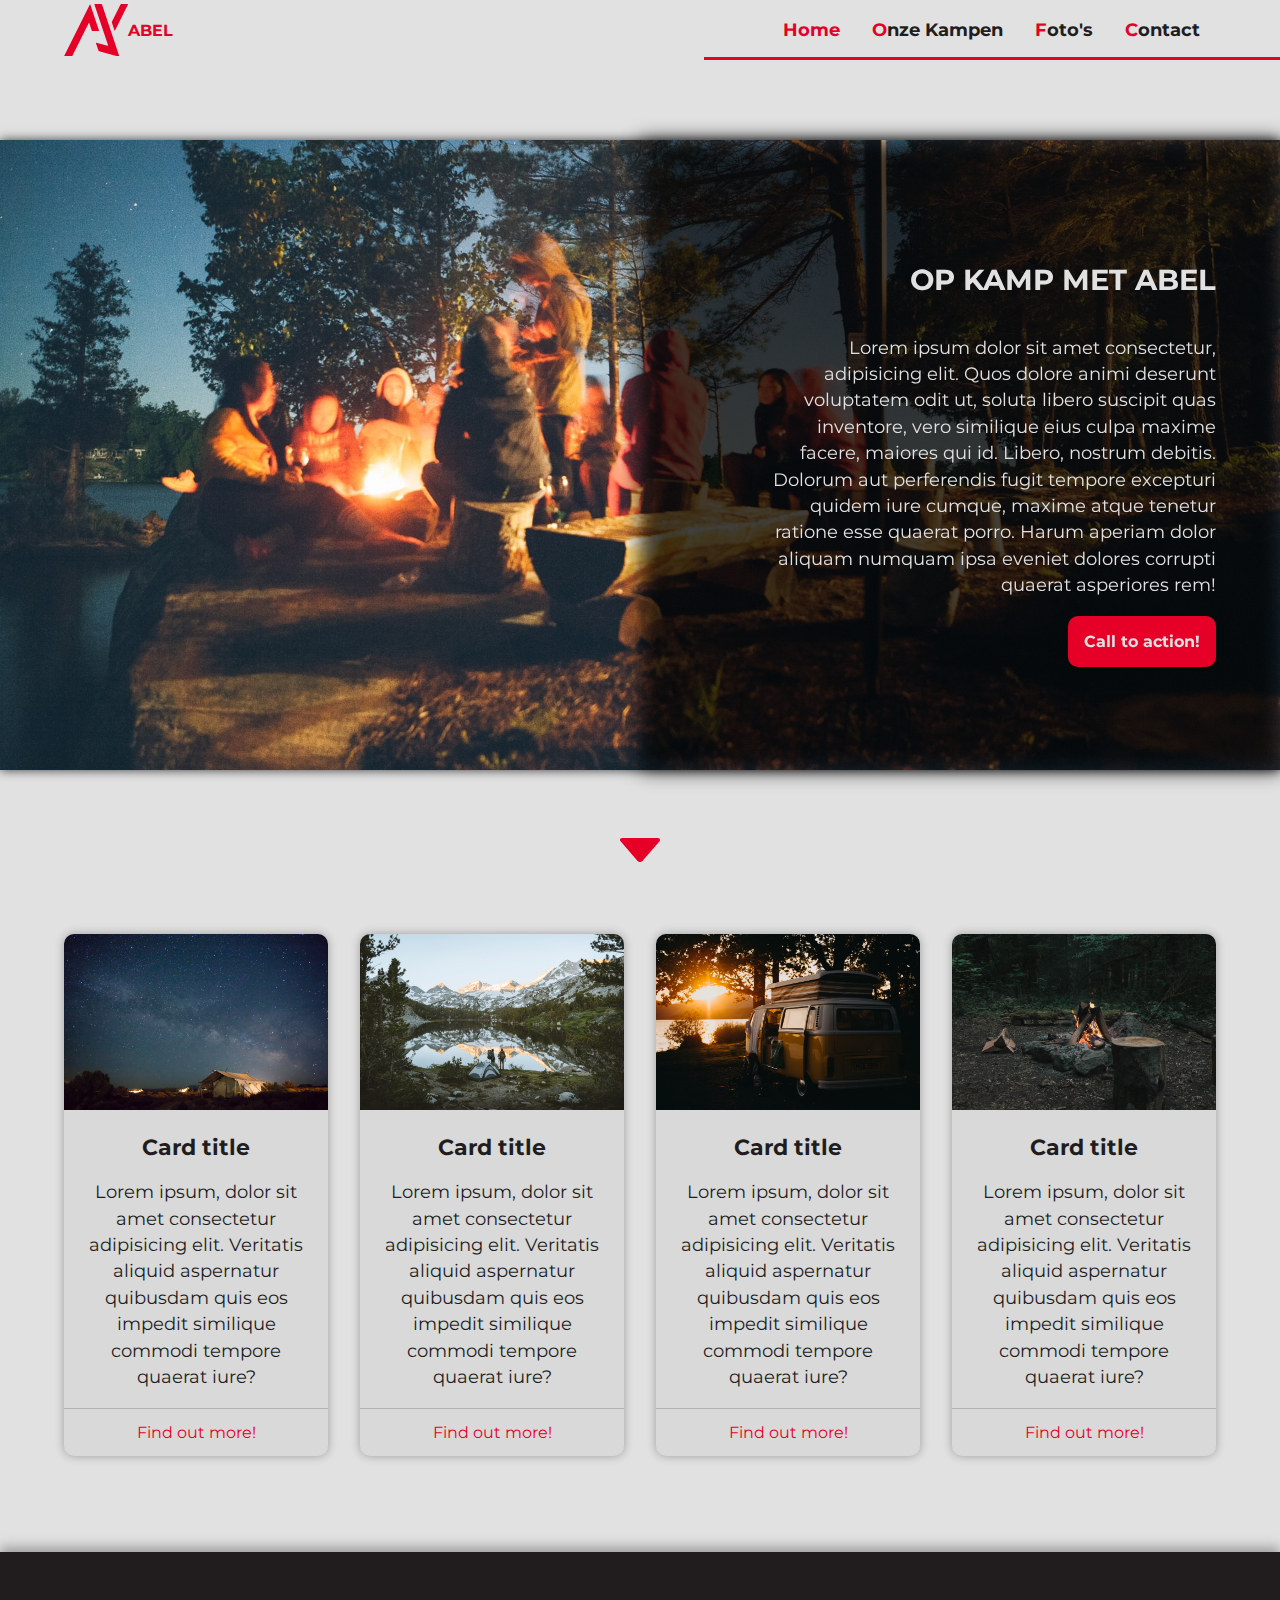
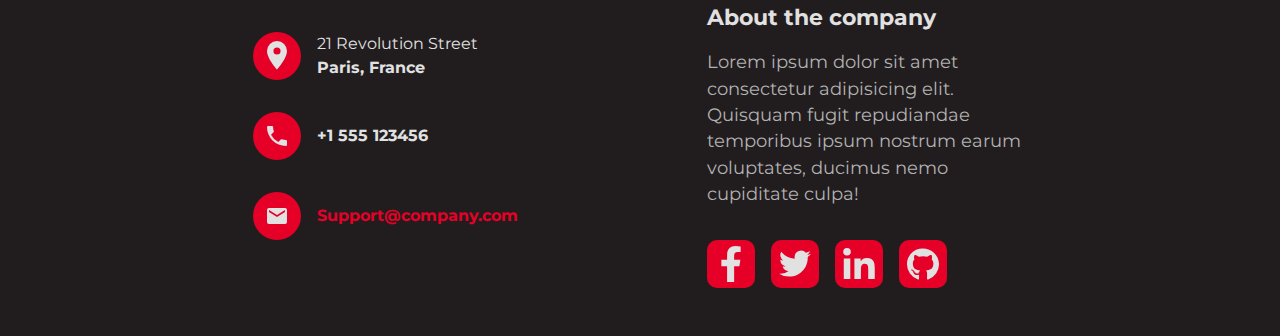
==== commit 4fa7c399: "update header, update footer, added imgs, 4k fix, update contact" ====
--- a/index.html
+++ b/index.html
@@ -54,9 +54,9 @@
         <div class="cards" id="cards_stop_scroller">
           <div class="card">
             <div class="img">
-              <img src="./assets/img/home_img.png" alt="Placeholder image" />
+              <img src="./assets/img/home/home_1.jpg" alt="Placeholder image" />
             </div>
-            <div class="text wrapper">
+            <div class="text content-wrapper">
               <h2>Card title</h2>
               <p>Lorem ipsum, dolor sit amet consectetur adipisicing elit. Veritatis aliquid aspernatur quibusdam quis eos impedit similique commodi tempore quaerat iure?</p>
             </div>
@@ -66,9 +66,9 @@
           </div>
           <div class="card">
             <div class="img">
-              <img src="./assets/img/home_img.png" alt="Placeholder image" />
+              <img src="./assets/img/home/home_2.jpg" alt="Placeholder image" />
             </div>
-            <div class="text wrapper">
+            <div class="text content-wrapper">
               <h2>Card title</h2>
               <p>Lorem ipsum, dolor sit amet consectetur adipisicing elit. Veritatis aliquid aspernatur quibusdam quis eos impedit similique commodi tempore quaerat iure?</p>
             </div>
@@ -78,9 +78,9 @@
           </div>
           <div class="card">
             <div class="img">
-              <img src="./assets/img/home_img.png" alt="Placeholder image" />
+              <img src="./assets/img/home/home_3.jpg" alt="Placeholder image" />
             </div>
-            <div class="text wrapper">
+            <div class="text content-wrapper">
               <h2>Card title</h2>
               <p>Lorem ipsum, dolor sit amet consectetur adipisicing elit. Veritatis aliquid aspernatur quibusdam quis eos impedit similique commodi tempore quaerat iure?</p>
             </div>
@@ -90,9 +90,9 @@
           </div>
           <div class="card">
             <div class="img">
-              <img src="./assets/img/home_img.png" alt="Placeholder image" />
+              <img src="./assets/img/home/home_4.jpg" alt="Placeholder image" />
             </div>
-            <div class="text wrapper">
+            <div class="text content-wrapper">
               <h2>Card title</h2>
               <p>Lorem ipsum, dolor sit amet consectetur adipisicing elit. Veritatis aliquid aspernatur quibusdam quis eos impedit similique commodi tempore quaerat iure?</p>
             </div>
--- a/assets/css/main.css
+++ b/assets/css/main.css
@@ -85,6 +85,11 @@
   }
 }
 
+.content-wrapper {
+  width: 90%;
+  margin: 0 auto;
+}
+
 .bold {
   font-weight: bold;
 }
@@ -121,6 +126,7 @@
 
 html,
 body {
+  position: relative;
   scroll-behavior: smooth;
   min-height: 100vh;
   background-color: var(--clr-neutral-100);
@@ -128,7 +134,12 @@
 
 main {
   position: relative;
-  margin-bottom: 5rem;
+  padding-bottom: 43rem;
+}
+@media (min-width: 1000px) {
+  main {
+    padding-bottom: 30rem;
+  }
 }
 
 h1 {
@@ -190,7 +201,7 @@
     position: absolute;
     right: 0;
     bottom: 0;
-    width: 34rem;
+    width: 45vw;
     height: 0.2rem;
     background-color: var(--clr-highlight-primary-500);
   }
@@ -290,6 +301,55 @@
   }
 }
 
+form {
+  width: 100%;
+  display: grid;
+  grid-template-columns: 1fr;
+}
+@media (min-width: 1000px) {
+  form {
+    grid-template-columns: repeat(2, 1fr);
+    gap: 2rem;
+  }
+}
+form .form-group {
+  position: relative;
+  margin-bottom: 2.5rem;
+  width: 100%;
+}
+form .form-group label {
+  position: absolute;
+  top: 0;
+  left: 0.625rem;
+  padding: 0 0.313rem;
+  transform: translateY(-50%);
+  transition: 0.3s;
+  color: var(--clr-neutral-700);
+  pointer-events: none;
+  background-color: var(--clr-neutral-100);
+  border-radius: 0.313rem;
+}
+form .form-group input,
+form .form-group select {
+  border: 0.125rem solid var(--clr-neutral-700);
+  border-radius: 0.625rem;
+  background: none;
+  width: 100%;
+  height: 2.5rem;
+  padding-left: 0.625rem;
+}
+form .form-group input:focus,
+form .form-group select:focus {
+  border-color: var(--clr-highlight-primary-500);
+  outline: none;
+}
+form .form-group option {
+  background-color: var(--clr-neutral-200);
+}
+form button[type=submit]:hover, form button[type=submit]:focus-visible {
+  border: 0.125rem solid var(--clr-highlight-primary-500);
+}
+
 .cards {
   display: grid;
   gap: 2rem;
@@ -352,11 +412,21 @@
 }
 
 footer {
+  position: absolute;
+  bottom: 0;
+  left: 0;
+  width: 100%;
+  height: 38rem;
   background-color: var(--clr-neutral-700);
   -webkit-box-shadow: 0px -5px 11px 0px rgba(0, 0, 0, 0.3);
   -moz-box-shadow: 0px -5px 11px 0px rgba(0, 0, 0, 0.3);
   box-shadow: 0px -5px 11px 0px rgba(0, 0, 0, 0.3);
   padding: 2rem 0;
+}
+@media (min-width: 1000px) {
+  footer {
+    height: 24rem;
+  }
 }
 footer > div {
   display: flex;
--- a/assets/css/5-pages/home.css
+++ b/assets/css/5-pages/home.css
@@ -24,7 +24,7 @@
   content: "";
   height: 70vh;
   width: 100%;
-  background: url("../../img/home_hero.jpg");
+  background: url("../../img/home/home_hero.jpg");
   background-size: cover;
   background-position: center;
   filter: blur(5px);
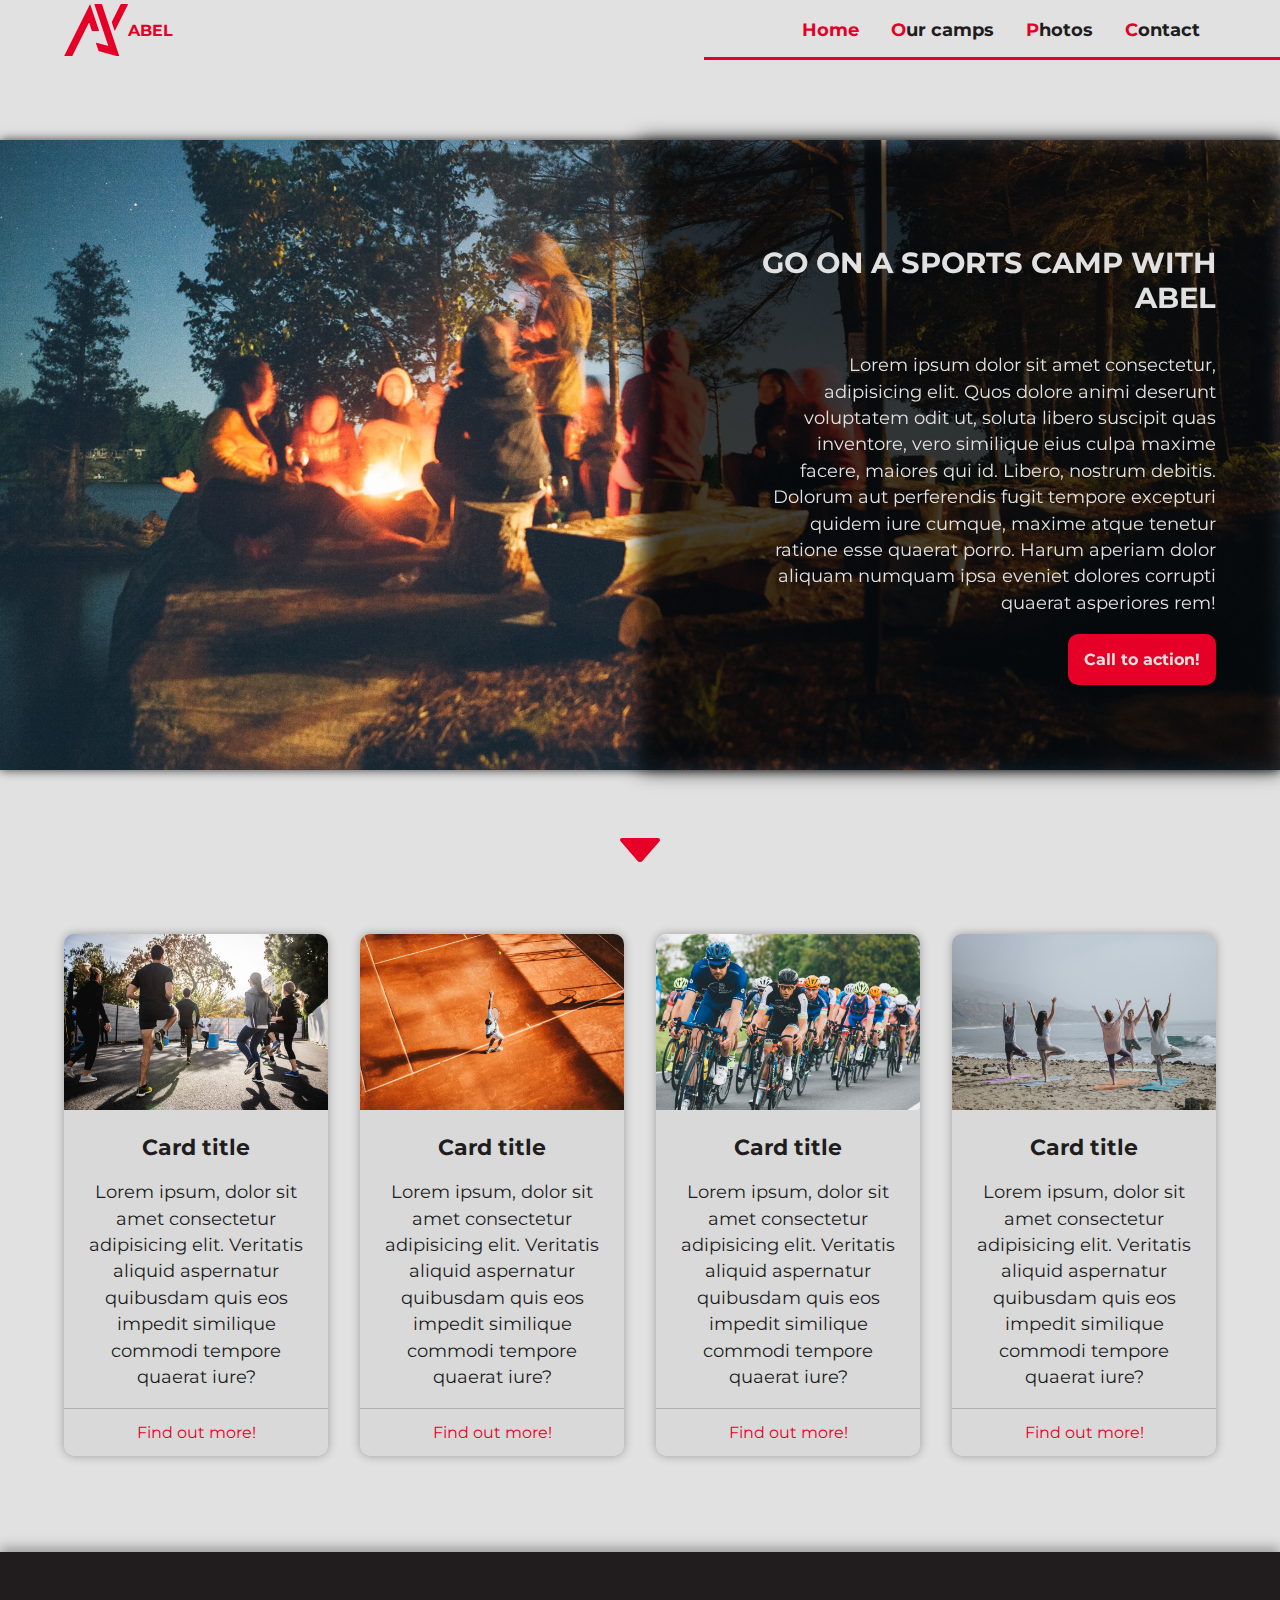
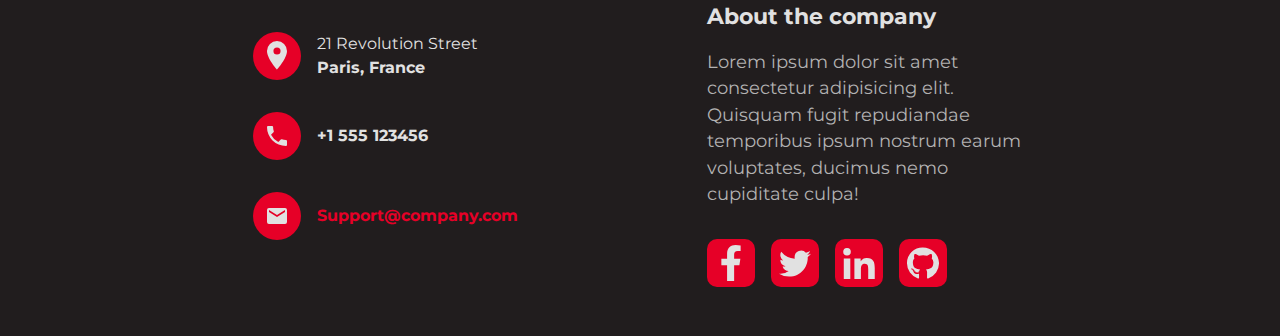
==== commit 61f5755a: "update to english" ====
--- a/index.html
+++ b/index.html
@@ -27,8 +27,8 @@
         <nav>
           <ul>
             <li><a href="/index.html" class="active">Home</a></li>
-            <li><a href="/onzekampen.html">Onze Kampen</a></li>
-            <li><a href="/fotos.html">Foto's</a></li>
+            <li><a href="/onzekampen.html">Our camps</a></li>
+            <li><a href="/fotos.html">Photos</a></li>
             <li><a href="/contact.html">Contact</a></li>
           </ul>
         </nav>
@@ -41,7 +41,7 @@
       <div class="wrapper">
         <div class="welcome">
           <div class="content">
-            <h1>Op kamp met Abel</h1>
+            <h1>Go on a sports camp with Abel</h1>
             <p>Lorem ipsum dolor sit amet consectetur, adipisicing elit. Quos dolore animi deserunt voluptatem odit ut, soluta libero suscipit quas inventore, vero similique eius culpa maxime facere, maiores qui id. Libero, nostrum debitis. Dolorum aut perferendis fugit tempore excepturi quidem iure cumque, maxime atque tenetur ratione esse quaerat porro. Harum aperiam dolor aliquam numquam ipsa eveniet dolores corrupti quaerat asperiores rem!</p>
             <button class="btn btn_primary">Call to action!</button>
           </div>
--- a/assets/css/main.css
+++ b/assets/css/main.css
@@ -248,6 +248,9 @@
   width: 100vw;
   display: none;
   z-index: 50;
+  -webkit-box-shadow: 0px 6px 5px 0px rgba(0, 0, 0, 0.3);
+  -moz-box-shadow: 0px 6px 5px 0px rgba(0, 0, 0, 0.3);
+  box-shadow: 0px 6px 5px 0px rgba(0, 0, 0, 0.3);
   position: absolute;
   top: 5.063rem;
 }
@@ -257,6 +260,9 @@
     display: block;
     position: initial;
     z-index: 0;
+    -webkit-box-shadow: none;
+    -moz-box-shadow: none;
+    box-shadow: none;
   }
 }
 header > div nav.nav_open {
@@ -327,11 +333,11 @@
   color: var(--clr-neutral-700);
   pointer-events: none;
   background-color: var(--clr-neutral-100);
-  border-radius: 0.313rem;
+  border-radius: 0.625rem;
 }
 form .form-group input,
 form .form-group select {
-  border: 0.125rem solid var(--clr-neutral-700);
+  border: 0.063rem solid var(--clr-neutral-700);
   border-radius: 0.625rem;
   background: none;
   width: 100%;
@@ -340,7 +346,7 @@
 }
 form .form-group input:focus,
 form .form-group select:focus {
-  border-color: var(--clr-highlight-primary-500);
+  border: 0.188rem solid var(--clr-neutral-700);
   outline: none;
 }
 form .form-group option {
